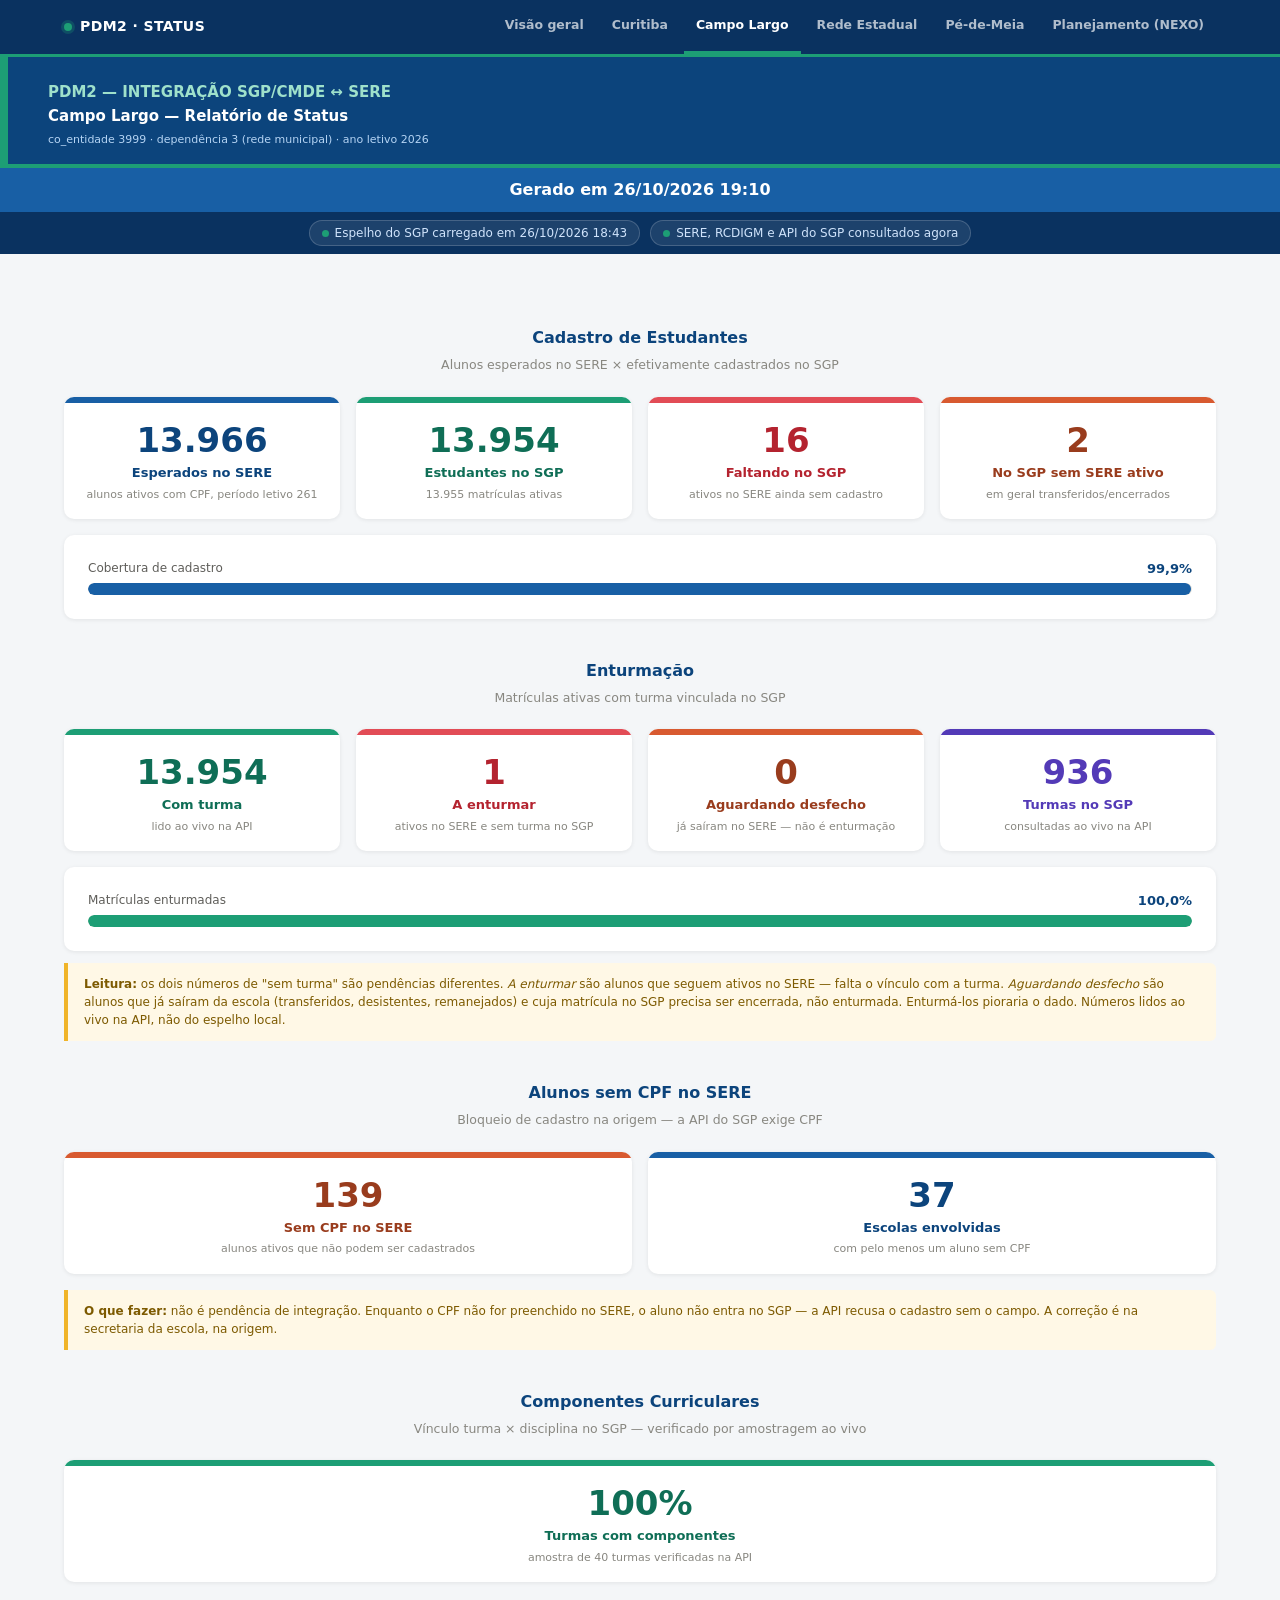
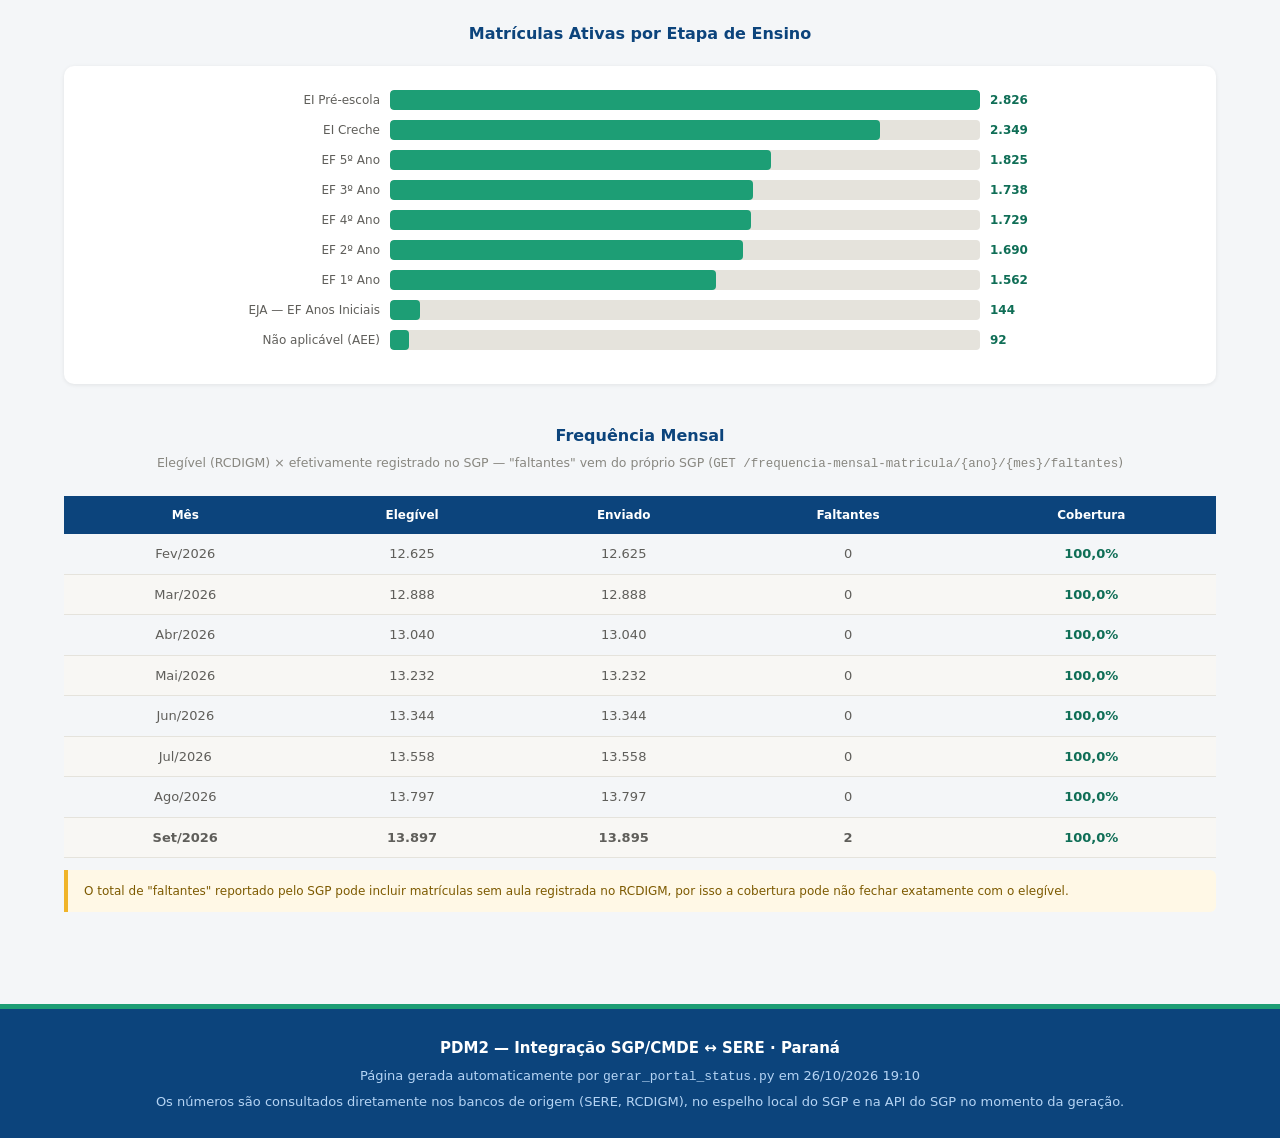
==== campolargo.html @ bfb464d8 "Atualiza portal de status (26/10/2026 19:11)" ====
<!DOCTYPE html>
<html lang="pt-BR">
<head>
<meta charset="UTF-8">
<meta name="viewport" content="width=device-width, initial-scale=1.0">
<title>PDM2 — Campo Largo — Status</title>
<link rel="stylesheet" href="pdm2-status.css">
</head>
<body>
<div class="topnav"><div class="topnav-inner">
  <a href="status.html" class="topnav-brand"><span class="dot"></span>PDM2 · STATUS</a>
  <div class="topnav-links"><a href="status.html">Visão geral</a><a href="curitiba.html">Curitiba</a><a href="campolargo.html" class="active">Campo Largo</a><a href="estadual.html">Rede Estadual</a><a href="pedemeia.html">Pé-de-Meia</a><a href="index.html">Planejamento (NEXO)</a></div>
</div></div>

<div class="header">
  <div class="header-top"><div class="header-titles">
    <h1>PDM2 — INTEGRAÇÃO SGP/CMDE ↔ SERE</h1>
    <h2>Campo Largo — Relatório de Status</h2>
    <p>co_entidade 3999 · dependência 3 (rede municipal) · ano letivo 2026</p>
  </div></div>
  <div class="header-bottom">Gerado em 26/10/2026 19:10</div>
</div>
<div class="fresh-bar">
  <span class="fresh-pill"><span class="lv"></span>Espelho do SGP carregado em 26/10/2026 18:43</span>
  <span class="fresh-pill"><span class="lv"></span>SERE, RCDIGM e API do SGP consultados agora</span>
</div>
<div class="container">
  <div class="section-title">Cadastro de Estudantes</div>
  <div class="section-sub">Alunos esperados no SERE × efetivamente cadastrados no SGP</div>
<div class="cards-4" style="display:grid;gap:16px;margin-bottom:16px;grid-template-columns:repeat(4,1fr)"><div class="card c-azul"><div class="card-bar"></div><div class="card-body"><div class="card-num">13.966</div><div class="card-label">Esperados no SERE</div><div class="card-sub">alunos ativos com CPF, período letivo 261</div></div></div><div class="card c-verde"><div class="card-bar"></div><div class="card-body"><div class="card-num">13.954</div><div class="card-label">Estudantes no SGP</div><div class="card-sub">13.955 matrículas ativas</div></div></div><div class="card c-vermelho"><div class="card-bar"></div><div class="card-body"><div class="card-num">16</div><div class="card-label">Faltando no SGP</div><div class="card-sub">ativos no SERE ainda sem cadastro</div></div></div><div class="card c-laranja"><div class="card-bar"></div><div class="card-body"><div class="card-num">2</div><div class="card-label">No SGP sem SERE ativo</div><div class="card-sub">em geral transferidos/encerrados</div></div></div></div><div class="chart-box" style="margin-top:8px"><div class="meter"><div class="meter-head"><span>Cobertura de cadastro</span><b>99,9%</b></div><div class="meter-track"><div class="meter-fill" style="width:99.9%;background:var(--azul2)"></div></div></div></div>
  <div class="section-title">Enturmação</div>
  <div class="section-sub">Matrículas ativas com turma vinculada no SGP</div>
<div class="cards-4" style="display:grid;gap:16px;margin-bottom:16px;grid-template-columns:repeat(4,1fr)"><div class="card c-verde"><div class="card-bar"></div><div class="card-body"><div class="card-num">13.954</div><div class="card-label">Com turma</div><div class="card-sub">lido ao vivo na API</div></div></div><div class="card c-vermelho"><div class="card-bar"></div><div class="card-body"><div class="card-num">1</div><div class="card-label">A enturmar</div><div class="card-sub">ativos no SERE e sem turma no SGP</div></div></div><div class="card c-laranja"><div class="card-bar"></div><div class="card-body"><div class="card-num">0</div><div class="card-label">Aguardando desfecho</div><div class="card-sub">já saíram no SERE — não é enturmação</div></div></div><div class="card c-roxo"><div class="card-bar"></div><div class="card-body"><div class="card-num">936</div><div class="card-label">Turmas no SGP</div><div class="card-sub">consultadas ao vivo na API</div></div></div></div><div class="chart-box" style="margin-top:8px"><div class="meter"><div class="meter-head"><span>Matrículas enturmadas</span><b>100,0%</b></div><div class="meter-track"><div class="meter-fill" style="width:100.0%;background:var(--verde2)"></div></div></div></div><div class="nota"><strong>Leitura:</strong> os dois números de "sem turma" são pendências diferentes. <em>A enturmar</em> são alunos que seguem ativos no SERE — falta o vínculo com a turma. <em>Aguardando desfecho</em> são alunos que já saíram da escola (transferidos, desistentes, remanejados) e cuja matrícula no SGP precisa ser encerrada, não enturmada. Enturmá-los pioraria o dado. Números lidos ao vivo na API, não do espelho local.</div>
  <div class="section-title">Alunos sem CPF no SERE</div>
  <div class="section-sub">Bloqueio de cadastro na origem — a API do SGP exige CPF</div>
<div class="cards-2" style="display:grid;gap:16px;margin-bottom:16px;grid-template-columns:repeat(2,1fr)"><div class="card c-laranja"><div class="card-bar"></div><div class="card-body"><div class="card-num">139</div><div class="card-label">Sem CPF no SERE</div><div class="card-sub">alunos ativos que não podem ser cadastrados</div></div></div><div class="card c-azul"><div class="card-bar"></div><div class="card-body"><div class="card-num">37</div><div class="card-label">Escolas envolvidas</div><div class="card-sub">com pelo menos um aluno sem CPF</div></div></div></div><div class="nota"><strong>O que fazer:</strong> não é pendência de integração. Enquanto o CPF não for preenchido no SERE, o aluno não entra no SGP — a API recusa o cadastro sem o campo. A correção é na secretaria da escola, na origem.</div>
  <div class="section-title">Componentes Curriculares</div>
  <div class="section-sub">Vínculo turma × disciplina no SGP — verificado por amostragem ao vivo</div>
<div class="cards-1" style="display:grid;gap:16px;margin-bottom:16px;grid-template-columns:repeat(1,1fr)"><div class="card c-verde"><div class="card-bar"></div><div class="card-body"><div class="card-num">100%</div><div class="card-label">Turmas com componentes</div><div class="card-sub">amostra de 40 turmas verificadas na API</div></div></div></div>
  <div class="section-title">Matrículas Ativas por Etapa de Ensino</div>
  <div class="chart-box"><div style="max-width:820px;margin:0 auto;"><div class="bar-row"><div class="bar-label">EI Pré-escola</div><div class="bar-track"><div class="bar-fill" style="width:100.0%;background:#1D9E75"></div></div><div class="bar-val" style="color:#0F6E56">2.826</div></div><div class="bar-row"><div class="bar-label">EI Creche</div><div class="bar-track"><div class="bar-fill" style="width:83.1%;background:#1D9E75"></div></div><div class="bar-val" style="color:#0F6E56">2.349</div></div><div class="bar-row"><div class="bar-label">EF 5º Ano</div><div class="bar-track"><div class="bar-fill" style="width:64.6%;background:#1D9E75"></div></div><div class="bar-val" style="color:#0F6E56">1.825</div></div><div class="bar-row"><div class="bar-label">EF 3º Ano</div><div class="bar-track"><div class="bar-fill" style="width:61.5%;background:#1D9E75"></div></div><div class="bar-val" style="color:#0F6E56">1.738</div></div><div class="bar-row"><div class="bar-label">EF 4º Ano</div><div class="bar-track"><div class="bar-fill" style="width:61.2%;background:#1D9E75"></div></div><div class="bar-val" style="color:#0F6E56">1.729</div></div><div class="bar-row"><div class="bar-label">EF 2º Ano</div><div class="bar-track"><div class="bar-fill" style="width:59.8%;background:#1D9E75"></div></div><div class="bar-val" style="color:#0F6E56">1.690</div></div><div class="bar-row"><div class="bar-label">EF 1º Ano</div><div class="bar-track"><div class="bar-fill" style="width:55.3%;background:#1D9E75"></div></div><div class="bar-val" style="color:#0F6E56">1.562</div></div><div class="bar-row"><div class="bar-label">EJA — EF Anos Iniciais</div><div class="bar-track"><div class="bar-fill" style="width:5.1%;background:#1D9E75"></div></div><div class="bar-val" style="color:#0F6E56">144</div></div><div class="bar-row"><div class="bar-label">Não aplicável (AEE)</div><div class="bar-track"><div class="bar-fill" style="width:3.3%;background:#1D9E75"></div></div><div class="bar-val" style="color:#0F6E56">92</div></div></div></div>

  <div class="section-title">Frequência Mensal</div>
  <div class="section-sub">Elegível (RCDIGM) × efetivamente registrado no SGP — "faltantes" vem do próprio SGP (<code>GET /frequencia-mensal-matricula/{ano}/{mes}/faltantes</code>)</div>
  <div class="table-scroll"><table class="freq-table">
    <thead><tr><th>Mês</th><th>Elegível</th><th>Enviado</th><th>Faltantes</th><th>Cobertura</th></tr></thead>
    <tbody><tr><td>Fev/2026</td><td>12.625</td><td>12.625</td><td>0</td><td class="pct-green">100,0%</td></tr><tr><td>Mar/2026</td><td>12.888</td><td>12.888</td><td>0</td><td class="pct-green">100,0%</td></tr><tr><td>Abr/2026</td><td>13.040</td><td>13.040</td><td>0</td><td class="pct-green">100,0%</td></tr><tr><td>Mai/2026</td><td>13.232</td><td>13.232</td><td>0</td><td class="pct-green">100,0%</td></tr><tr><td>Jun/2026</td><td>13.344</td><td>13.344</td><td>0</td><td class="pct-green">100,0%</td></tr><tr><td>Jul/2026</td><td>13.558</td><td>13.558</td><td>0</td><td class="pct-green">100,0%</td></tr><tr><td>Ago/2026</td><td>13.797</td><td>13.797</td><td>0</td><td class="pct-green">100,0%</td></tr><tr><td>Set/2026</td><td>13.897</td><td>13.895</td><td>2</td><td class="pct-green">100,0%</td></tr></tbody>
  </table></div>
  <div class="nota">O total de "faltantes" reportado pelo SGP pode incluir matrículas sem aula registrada no RCDIGM, por isso a cobertura pode não fechar exatamente com o elegível.</div>
</div>
<div class="footer">
  <h3>PDM2 — Integração SGP/CMDE ↔ SERE · Paraná</h3>
  <p>Página gerada automaticamente por <code>gerar_portal_status.py</code> em 26/10/2026 19:10</p>
  <p>Os números são consultados diretamente nos bancos de origem (SERE, RCDIGM), no espelho local do SGP e na API do SGP no momento da geração.</p>
</div>
</body></html>
---- pdm2-status.css ----
/* =====================================================================
   PDM2 — Portal de Status ao Vivo — sistema visual compartilhado
   Curitiba · Campo Largo · Rede Estadual · Visão geral
   ===================================================================== */
:root {
  --azul: #0C447C; --azul2: #185FA5; --azul3: #0A3260;
  --verde: #0F6E56; --verde2: #1D9E75;
  --roxo: #533AB7; --roxo2: #7F77DD;
  --laranja: #D85A30; --laran2: #993C1D;
  --vermelho: #B4232F; --vermelho2: #E24C56;
  --cinza: #5F5E5A; --cinza-clr: #888780; --fundo: #F4F6F8; --branco: #ffffff;
  --azul-cl: #E6F1FB; --verde-cl: #E1F5EE; --roxo-cl: #EEEDFE; --laran-cl: #FAECE7; --verm-cl: #FBEAEB;
  --borda: #E5E3DC;
}
* { box-sizing: border-box; margin: 0; padding: 0; }
body { font-family: 'Segoe UI', system-ui, -apple-system, Arial, sans-serif; background: var(--fundo); color: var(--cinza); line-height: 1.5; }

/* ---------- TOP NAV ---------- */
.topnav { background: var(--azul3); border-bottom: 3px solid var(--verde2); position: sticky; top: 0; z-index: 50; }
.topnav-inner { max-width: 1200px; margin: 0 auto; padding: 0 24px; display: flex; align-items: center; justify-content: space-between; flex-wrap: wrap; gap: 8px; }
.topnav-brand { color: #fff; font-weight: 800; font-size: 14px; letter-spacing: 0.4px; padding: 14px 0; display: flex; align-items: center; gap: 8px; text-decoration: none; }
.topnav-brand .dot { width: 8px; height: 8px; border-radius: 50%; background: var(--verde2); box-shadow: 0 0 0 3px rgba(29,158,117,0.25); }
.topnav-links { display: flex; gap: 4px; flex-wrap: wrap; }
.topnav-links a { color: rgba(255,255,255,0.68); text-decoration: none; font-size: 12.5px; font-weight: 600; padding: 16px 12px; border-bottom: 3px solid transparent; transition: all .15s; }
.topnav-links a:hover { color: #fff; }
.topnav-links a.active { color: #fff; border-bottom-color: var(--verde2); }

/* ---------- HEADER ---------- */
.header { background: var(--azul); color: white; padding: 0; }
.header-top { display: flex; align-items: center; padding: 24px 40px 16px; gap: 24px; border-left: 8px solid var(--verde2); flex-wrap: wrap; }
.inst-badges { display: flex; gap: 12px; flex-wrap: wrap; }
.badge { background: rgba(15,110,86,0.45); border-radius: 8px; padding: 10px 16px; text-align: center; min-width: 90px; }
.badge-title { font-size: 13px; font-weight: 700; color: white; }
.badge-sub { font-size: 10px; color: #9FE1CB; margin-top: 2px; }
.header-titles { flex: 1; min-width: 240px; }
.header-titles h1 { font-size: 15px; color: #9FE1CB; font-weight: 700; }
.header-titles h2 { font-size: 15px; color: white; font-weight: 700; margin-top: 2px; }
.header-titles p { font-size: 11px; color: #B5D4F4; margin-top: 4px; }
.header-bottom { background: var(--azul2); text-align: center; padding: 10px; font-size: 16px; font-weight: 700; color: white; border-top: 4px solid var(--verde2); }
.header-bottom span { font-size: 13px; font-weight: 400; color: #9FE1CB; margin-left: 12px; }

/* freshness pill */
.fresh-bar { display: flex; align-items: center; justify-content: center; gap: 10px; flex-wrap: wrap; background: #0A3260; color: #cfe3fb; font-size: 12px; padding: 8px 16px; }
.fresh-pill { display: inline-flex; align-items: center; gap: 6px; background: rgba(255,255,255,0.08); border: 1px solid rgba(255,255,255,0.18); border-radius: 20px; padding: 3px 12px; }
.fresh-pill .lv { width: 7px; height: 7px; border-radius: 50%; background: var(--verde2); }
.fresh-pill .st { width: 7px; height: 7px; border-radius: 50%; background: #f0b429; }

/* ---------- CONTAINER ---------- */
.container { max-width: 1200px; margin: 0 auto; padding: 32px 24px; }
.section-title { font-size: 16px; font-weight: 700; color: var(--azul); text-align: center; margin: 40px 0 20px; }
.section-sub { font-size: 12.5px; color: var(--cinza-clr); text-align: center; margin: -14px 0 22px; }

/* ---------- CARDS ---------- */
.cards { display: grid; grid-template-columns: repeat(4, 1fr); gap: 16px; margin-bottom: 16px; }
.cards-3 { grid-template-columns: repeat(3, 1fr); }
.cards-5 { grid-template-columns: repeat(5, 1fr); }
.card { background: white; border-radius: 10px; padding: 0; overflow: hidden; box-shadow: 0 1px 4px rgba(0,0,0,0.08); }
.card-bar { height: 6px; }
.card-body { padding: 20px 16px 16px; text-align: center; }
.card-num { font-size: 34px; font-weight: 700; line-height: 1; }
.card-label { font-size: 13px; font-weight: 700; margin-top: 6px; }
.card-sub { font-size: 11px; color: #888780; margin-top: 4px; }
.c-azul .card-bar { background: var(--azul2); } .c-azul .card-num, .c-azul .card-label { color: var(--azul); }
.c-verde .card-bar { background: var(--verde2); } .c-verde .card-num, .c-verde .card-label { color: var(--verde); }
.c-roxo .card-bar { background: var(--roxo); } .c-roxo .card-num, .c-roxo .card-label { color: var(--roxo); }
.c-laranja .card-bar { background: var(--laranja); } .c-laranja .card-num, .c-laranja .card-label { color: var(--laran2); }
.c-vermelho .card-bar { background: var(--vermelho2); } .c-vermelho .card-num, .c-vermelho .card-label { color: var(--vermelho); }

/* ---------- CHARTS ---------- */
.charts-row { display: grid; grid-template-columns: 1fr 1fr; gap: 24px; margin: 24px 0; }
.chart-box { background: white; border-radius: 10px; padding: 24px; box-shadow: 0 1px 4px rgba(0,0,0,0.08); }
.chart-box h3 { font-size: 14px; font-weight: 700; color: var(--azul); margin-bottom: 16px; }
.chart-box.full { grid-column: 1/-1; }

/* ---------- TABLES ---------- */
.freq-table { width: 100%; border-collapse: collapse; font-size: 13px; }
.freq-table th { background: var(--azul); color: white; padding: 10px 14px; text-align: center; font-size: 12px; }
.freq-table td { padding: 10px 14px; text-align: center; border-bottom: 1px solid var(--borda); }
.freq-table tr:last-child td { font-weight: 700; background: #EEF4FB; }
.freq-table tr:nth-child(even) td { background: #F8F7F4; }
.pct-green { color: var(--verde); font-weight: 700; }
.pct-orange { color: var(--laranja); font-weight: 700; }
.pct-red { color: var(--vermelho); font-weight: 700; }
.table-scroll { width: 100%; overflow-x: auto; }

/* ---------- BAR HORIZONTAL / METER ---------- */
.bar-row { display: flex; align-items: center; gap: 10px; margin-bottom: 10px; }
.bar-label { width: 150px; font-size: 12px; text-align: right; color: var(--cinza); flex-shrink: 0; }
.bar-track { flex: 1; background: #E5E3DC; border-radius: 4px; height: 20px; overflow: hidden; }
.bar-fill { height: 100%; border-radius: 4px; transition: width 0.8s ease; }
.bar-val { width: 60px; font-size: 12px; font-weight: 700; flex-shrink: 0; }

.meter { display: flex; flex-direction: column; gap: 4px; }
.meter-head { display: flex; justify-content: space-between; font-size: 12px; color: var(--cinza); }
.meter-head b { color: var(--azul); font-size: 13px; }
.meter-track { background: #E5E3DC; border-radius: 6px; height: 12px; overflow: hidden; }
.meter-fill { height: 100%; border-radius: 6px; }

/* ---------- MODULOS ---------- */
.modulos { display: grid; grid-template-columns: repeat(3, 1fr); gap: 16px; margin: 24px 0; }
.modulo { background: white; border-radius: 10px; overflow: hidden; box-shadow: 0 1px 4px rgba(0,0,0,0.08); }
.mod-header { padding: 10px 16px; display: flex; justify-content: space-between; align-items: center; gap: 8px; }
.mod-header h4 { font-size: 13px; font-weight: 700; color: white; }
.mod-header span { font-size: 12px; color: white; opacity: 0.9; white-space: nowrap; }
.mod-body { padding: 12px 16px; font-size: 12px; color: var(--cinza); line-height: 1.6; }

/* ---------- FLUXO ---------- */
.fluxo { display: flex; align-items: center; justify-content: center; gap: 0; margin: 24px 0; flex-wrap: wrap; }
.fluxo-step { background: white; border-radius: 8px; padding: 14px 18px; text-align: center; min-width: 130px; box-shadow: 0 1px 4px rgba(0,0,0,0.08); border-top: 4px solid var(--azul2); }
.fluxo-step.verde { border-top-color: var(--verde2); }
.fluxo-step.roxo  { border-top-color: var(--roxo); }
.fluxo-step.laranja { border-top-color: var(--laranja); }
.fluxo-num { font-size: 22px; font-weight: 700; color: var(--azul); }
.fluxo-label { font-size: 11px; font-weight: 700; color: var(--azul); margin-top: 2px; }
.fluxo-sub { font-size: 10px; color: #888780; margin-top: 3px; }
.fluxo-arrow { font-size: 22px; color: #D3D1C7; padding: 0 6px; }

/* ---------- SISTEMAS ---------- */
.sistemas { display: grid; grid-template-columns: repeat(2, 1fr); gap: 20px; margin: 24px 0; }
.sistema { background: white; border-radius: 10px; overflow: hidden; box-shadow: 0 1px 4px rgba(0,0,0,0.08); }
.sis-header { padding: 12px 20px; color: white; font-weight: 700; font-size: 15px; }
.sis-body { padding: 16px 20px; font-size: 13px; line-height: 1.7; color: var(--cinza); }
.sis-body strong { color: var(--azul); }

/* ---------- API BOX ---------- */
.api-box { background: var(--azul); color: white; border-radius: 10px; padding: 20px 28px; text-align: center; margin: 20px 0; }
.api-box h3 { font-size: 18px; font-weight: 700; color: white; }
.api-box p { font-size: 13px; color: #B5D4F4; margin-top: 6px; }
.api-box code { background: rgba(255,255,255,0.15); padding: 2px 8px; border-radius: 4px; font-size: 12px; color: #9FE1CB; }

/* ---------- NOTAS / ALERTAS ---------- */
.nota { background: #FFF8E6; border-left: 4px solid #F0B429; padding: 12px 16px; border-radius: 0 6px 6px 0; font-size: 12px; color: #7D5A00; margin: 12px 0; }
.nota-erro { background: var(--verm-cl); border-left: 4px solid var(--vermelho2); color: #7A1620; }
.nota-ok { background: var(--verde-cl); border-left: 4px solid var(--verde2); color: #0A4F3C; }

/* ---------- STATUS PILL ---------- */
.status-pill { display: inline-block; border-radius: 20px; padding: 3px 12px; font-size: 11px; font-weight: 700; }
.sp-ok { background: var(--verde-cl); color: var(--verde); }
.sp-warn { background: #FFF3D6; color: #8A5D00; }
.sp-erro { background: var(--verm-cl); color: var(--vermelho); }
.sp-off { background: #ECEBE6; color: #6b6a63; }

/* ---------- PENDENCIAS ---------- */
.pend-list { display: flex; flex-direction: column; gap: 10px; }
.pend-item { display: flex; align-items: flex-start; gap: 12px; background: white; border-radius: 10px; padding: 14px 18px; box-shadow: 0 1px 4px rgba(0,0,0,0.08); border-left: 4px solid var(--laranja); }
.pend-item.grave { border-left-color: var(--vermelho2); }
.pend-item.leve { border-left-color: var(--azul2); }
.pend-num { font-size: 20px; font-weight: 800; color: var(--laran2); min-width: 64px; text-align: center; }
.pend-item.grave .pend-num { color: var(--vermelho); }
.pend-item.leve .pend-num { color: var(--azul); }
.pend-body h4 { font-size: 13px; font-weight: 700; color: var(--azul); margin-bottom: 3px; }
.pend-body p { font-size: 12px; color: var(--cinza); line-height: 1.55; }

/* ---------- COMPARATIVO (status.html) ---------- */
.rede-grid { display: grid; grid-template-columns: repeat(3, 1fr); gap: 20px; margin: 24px 0; }
.rede-card { background: white; border-radius: 12px; overflow: hidden; box-shadow: 0 1px 6px rgba(0,0,0,0.10); display: flex; flex-direction: column; }
.rede-head { padding: 18px 22px; color: white; }
.rede-head h3 { font-size: 17px; font-weight: 800; }
.rede-head p { font-size: 11.5px; opacity: .85; margin-top: 3px; }
.rede-body { padding: 18px 22px; display: flex; flex-direction: column; gap: 14px; flex: 1; }
.rede-metric { display: flex; flex-direction: column; gap: 3px; }
.rede-foot { padding: 14px 22px; border-top: 1px solid var(--borda); text-align: center; }
.rede-foot a { display: inline-block; color: white; background: var(--azul2); text-decoration: none; font-size: 12.5px; font-weight: 700; padding: 9px 22px; border-radius: 20px; transition: background .15s; }
.rede-foot a:hover { background: var(--azul3); }
.re-curitiba .rede-head { background: linear-gradient(135deg,var(--azul3),var(--azul2)); }
.re-campolargo .rede-head { background: linear-gradient(135deg,#0F6E56,#1D9E75); }
.re-estadual .rede-head { background: linear-gradient(135deg,#4c2f96,var(--roxo)); }

/* mini comparison table */
.cmp-table { width: 100%; border-collapse: collapse; font-size: 13px; background: white; border-radius: 10px; overflow: hidden; box-shadow: 0 1px 4px rgba(0,0,0,0.08); }
.cmp-table th { background: var(--azul); color: #fff; padding: 12px 14px; font-size: 11.5px; text-transform: uppercase; letter-spacing: .3px; }
.cmp-table td { padding: 12px 14px; text-align: center; border-bottom: 1px solid var(--borda); }
.cmp-table td:first-child, .cmp-table th:first-child { text-align: left; font-weight: 700; color: var(--azul); }
.cmp-table tr:nth-child(even) td { background: #FAFAF7; }

/* ---------- FOOTER ---------- */
.footer { background: var(--azul); color: white; text-align: center; padding: 28px 20px; margin-top: 48px; border-top: 5px solid var(--verde2); }
.footer p { font-size: 13px; color: #B5D4F4; margin-top: 6px; }
.footer h3 { font-size: 15px; font-weight: 700; }
.footer .footer-links { margin-top: 14px; display: flex; gap: 18px; justify-content: center; flex-wrap: wrap; }
.footer .footer-links a { color: #9FE1CB; font-size: 12px; text-decoration: none; font-weight: 600; }
.footer .footer-links a:hover { text-decoration: underline; }

.tooltip { position: relative; cursor: help; border-bottom: 1px dashed #888780; }

@media (max-width: 900px) {
  .rede-grid { grid-template-columns: 1fr; }
}
@media (max-width: 768px) {
  .cards, .cards-3, .cards-5 { grid-template-columns: repeat(2, 1fr); }
  .charts-row, .modulos, .sistemas { grid-template-columns: 1fr; }
  .fluxo-arrow { display: none; }
  .section-title::before, .section-title::after { display: none; }
  .topnav-links { justify-content: center; width: 100%; }
  .topnav-brand { width: 100%; justify-content: center; }
}
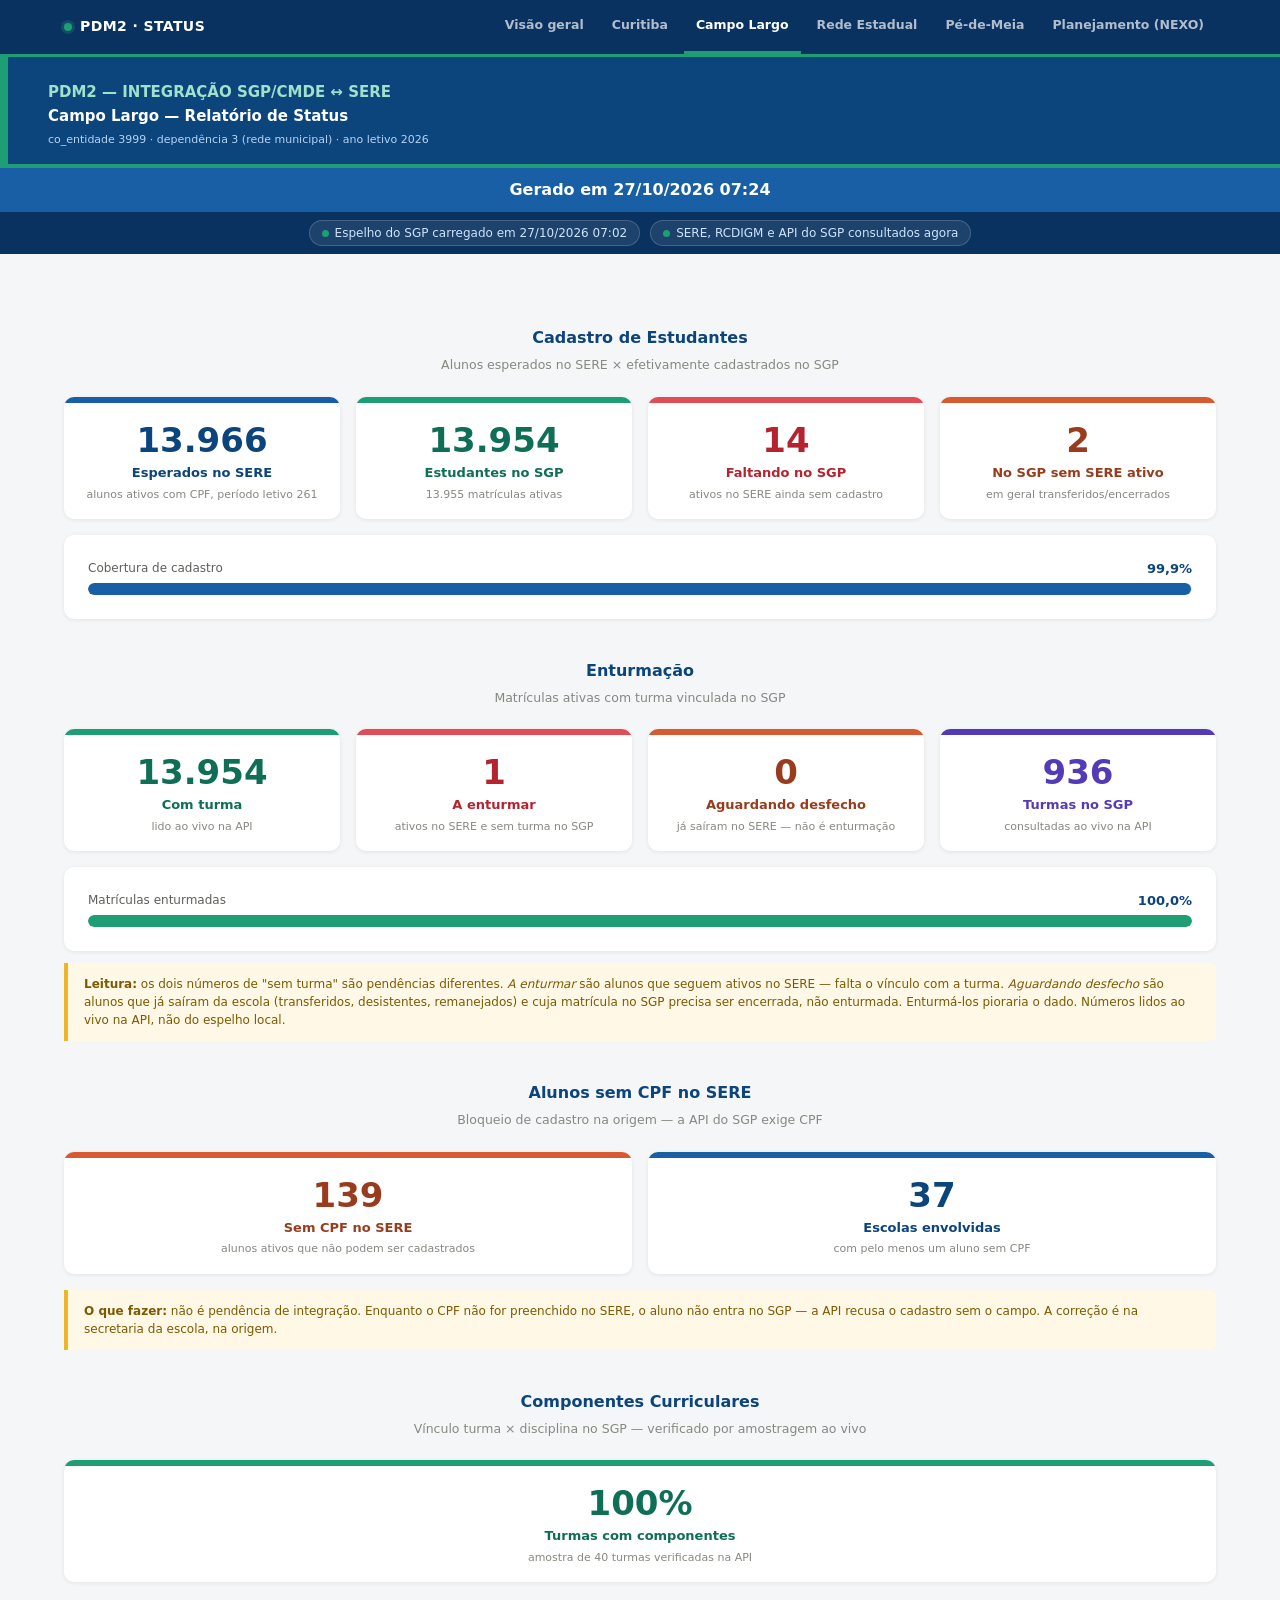
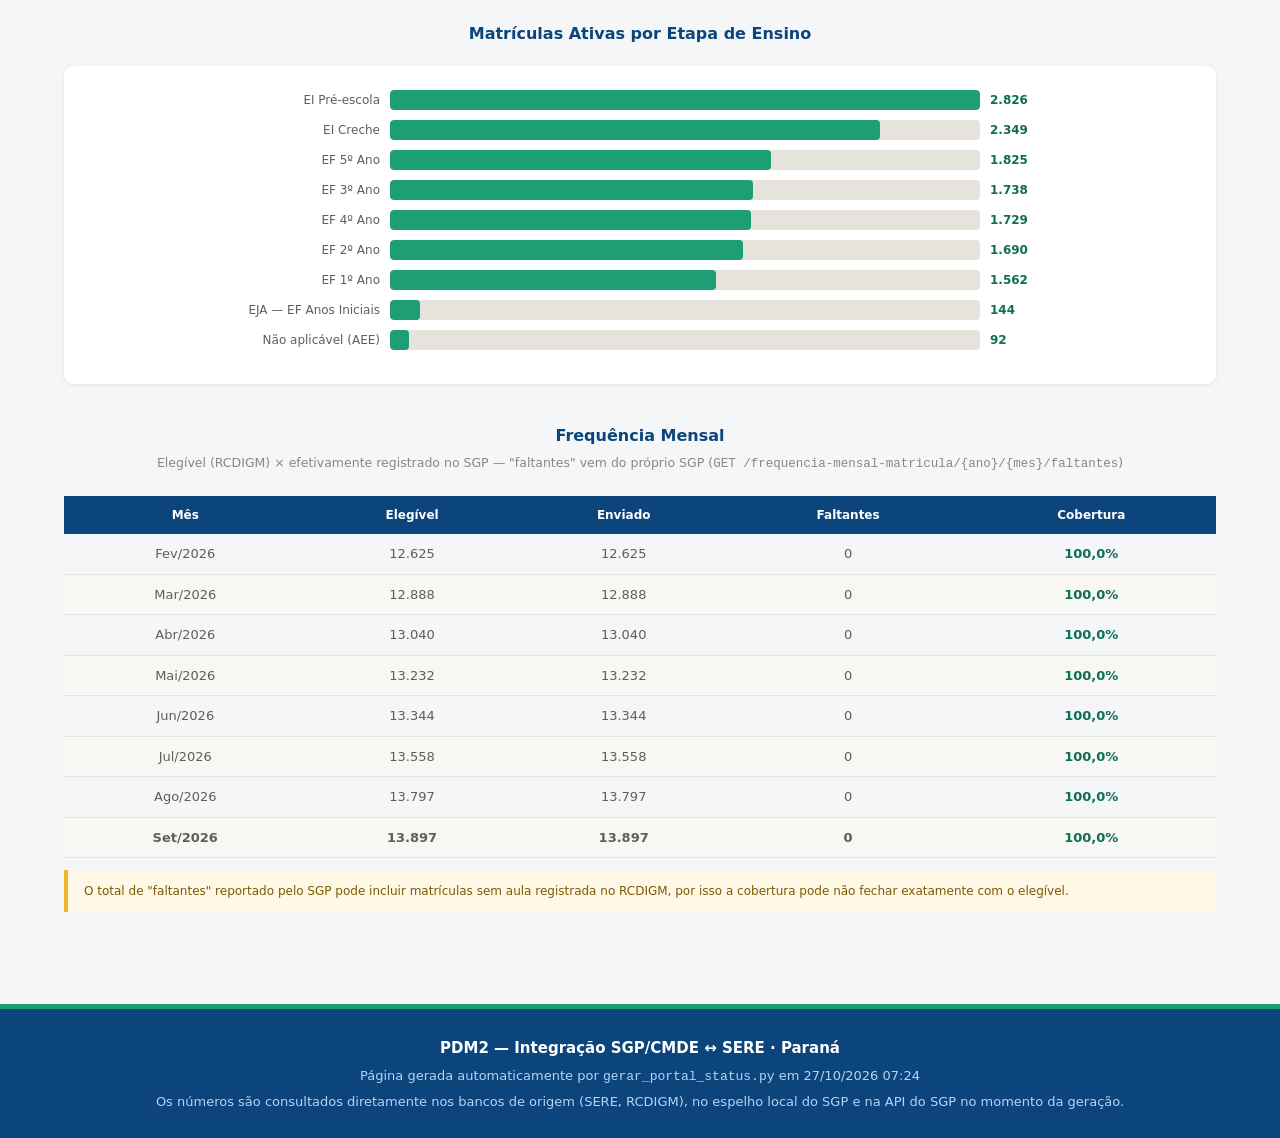
==== commit 3d366f72: "Atualiza portal de status (27/10/2026 07:24)" ====
--- a/campolargo.html
+++ b/campolargo.html
@@ -18,16 +18,16 @@
     <h2>Campo Largo — Relatório de Status</h2>
     <p>co_entidade 3999 · dependência 3 (rede municipal) · ano letivo 2026</p>
   </div></div>
-  <div class="header-bottom">Gerado em 26/10/2026 19:10</div>
+  <div class="header-bottom">Gerado em 27/10/2026 07:24</div>
 </div>
 <div class="fresh-bar">
-  <span class="fresh-pill"><span class="lv"></span>Espelho do SGP carregado em 26/10/2026 18:43</span>
+  <span class="fresh-pill"><span class="lv"></span>Espelho do SGP carregado em 27/10/2026 07:02</span>
   <span class="fresh-pill"><span class="lv"></span>SERE, RCDIGM e API do SGP consultados agora</span>
 </div>
 <div class="container">
   <div class="section-title">Cadastro de Estudantes</div>
   <div class="section-sub">Alunos esperados no SERE × efetivamente cadastrados no SGP</div>
-<div class="cards-4" style="display:grid;gap:16px;margin-bottom:16px;grid-template-columns:repeat(4,1fr)"><div class="card c-azul"><div class="card-bar"></div><div class="card-body"><div class="card-num">13.966</div><div class="card-label">Esperados no SERE</div><div class="card-sub">alunos ativos com CPF, período letivo 261</div></div></div><div class="card c-verde"><div class="card-bar"></div><div class="card-body"><div class="card-num">13.954</div><div class="card-label">Estudantes no SGP</div><div class="card-sub">13.955 matrículas ativas</div></div></div><div class="card c-vermelho"><div class="card-bar"></div><div class="card-body"><div class="card-num">16</div><div class="card-label">Faltando no SGP</div><div class="card-sub">ativos no SERE ainda sem cadastro</div></div></div><div class="card c-laranja"><div class="card-bar"></div><div class="card-body"><div class="card-num">2</div><div class="card-label">No SGP sem SERE ativo</div><div class="card-sub">em geral transferidos/encerrados</div></div></div></div><div class="chart-box" style="margin-top:8px"><div class="meter"><div class="meter-head"><span>Cobertura de cadastro</span><b>99,9%</b></div><div class="meter-track"><div class="meter-fill" style="width:99.9%;background:var(--azul2)"></div></div></div></div>
+<div class="cards-4" style="display:grid;gap:16px;margin-bottom:16px;grid-template-columns:repeat(4,1fr)"><div class="card c-azul"><div class="card-bar"></div><div class="card-body"><div class="card-num">13.966</div><div class="card-label">Esperados no SERE</div><div class="card-sub">alunos ativos com CPF, período letivo 261</div></div></div><div class="card c-verde"><div class="card-bar"></div><div class="card-body"><div class="card-num">13.954</div><div class="card-label">Estudantes no SGP</div><div class="card-sub">13.955 matrículas ativas</div></div></div><div class="card c-vermelho"><div class="card-bar"></div><div class="card-body"><div class="card-num">14</div><div class="card-label">Faltando no SGP</div><div class="card-sub">ativos no SERE ainda sem cadastro</div></div></div><div class="card c-laranja"><div class="card-bar"></div><div class="card-body"><div class="card-num">2</div><div class="card-label">No SGP sem SERE ativo</div><div class="card-sub">em geral transferidos/encerrados</div></div></div></div><div class="chart-box" style="margin-top:8px"><div class="meter"><div class="meter-head"><span>Cobertura de cadastro</span><b>99,9%</b></div><div class="meter-track"><div class="meter-fill" style="width:99.9%;background:var(--azul2)"></div></div></div></div>
   <div class="section-title">Enturmação</div>
   <div class="section-sub">Matrículas ativas com turma vinculada no SGP</div>
 <div class="cards-4" style="display:grid;gap:16px;margin-bottom:16px;grid-template-columns:repeat(4,1fr)"><div class="card c-verde"><div class="card-bar"></div><div class="card-body"><div class="card-num">13.954</div><div class="card-label">Com turma</div><div class="card-sub">lido ao vivo na API</div></div></div><div class="card c-vermelho"><div class="card-bar"></div><div class="card-body"><div class="card-num">1</div><div class="card-label">A enturmar</div><div class="card-sub">ativos no SERE e sem turma no SGP</div></div></div><div class="card c-laranja"><div class="card-bar"></div><div class="card-body"><div class="card-num">0</div><div class="card-label">Aguardando desfecho</div><div class="card-sub">já saíram no SERE — não é enturmação</div></div></div><div class="card c-roxo"><div class="card-bar"></div><div class="card-body"><div class="card-num">936</div><div class="card-label">Turmas no SGP</div><div class="card-sub">consultadas ao vivo na API</div></div></div></div><div class="chart-box" style="margin-top:8px"><div class="meter"><div class="meter-head"><span>Matrículas enturmadas</span><b>100,0%</b></div><div class="meter-track"><div class="meter-fill" style="width:100.0%;background:var(--verde2)"></div></div></div></div><div class="nota"><strong>Leitura:</strong> os dois números de "sem turma" são pendências diferentes. <em>A enturmar</em> são alunos que seguem ativos no SERE — falta o vínculo com a turma. <em>Aguardando desfecho</em> são alunos que já saíram da escola (transferidos, desistentes, remanejados) e cuja matrícula no SGP precisa ser encerrada, não enturmada. Enturmá-los pioraria o dado. Números lidos ao vivo na API, não do espelho local.</div>
@@ -44,13 +44,13 @@
   <div class="section-sub">Elegível (RCDIGM) × efetivamente registrado no SGP — "faltantes" vem do próprio SGP (<code>GET /frequencia-mensal-matricula/{ano}/{mes}/faltantes</code>)</div>
   <div class="table-scroll"><table class="freq-table">
     <thead><tr><th>Mês</th><th>Elegível</th><th>Enviado</th><th>Faltantes</th><th>Cobertura</th></tr></thead>
-    <tbody><tr><td>Fev/2026</td><td>12.625</td><td>12.625</td><td>0</td><td class="pct-green">100,0%</td></tr><tr><td>Mar/2026</td><td>12.888</td><td>12.888</td><td>0</td><td class="pct-green">100,0%</td></tr><tr><td>Abr/2026</td><td>13.040</td><td>13.040</td><td>0</td><td class="pct-green">100,0%</td></tr><tr><td>Mai/2026</td><td>13.232</td><td>13.232</td><td>0</td><td class="pct-green">100,0%</td></tr><tr><td>Jun/2026</td><td>13.344</td><td>13.344</td><td>0</td><td class="pct-green">100,0%</td></tr><tr><td>Jul/2026</td><td>13.558</td><td>13.558</td><td>0</td><td class="pct-green">100,0%</td></tr><tr><td>Ago/2026</td><td>13.797</td><td>13.797</td><td>0</td><td class="pct-green">100,0%</td></tr><tr><td>Set/2026</td><td>13.897</td><td>13.895</td><td>2</td><td class="pct-green">100,0%</td></tr></tbody>
+    <tbody><tr><td>Fev/2026</td><td>12.625</td><td>12.625</td><td>0</td><td class="pct-green">100,0%</td></tr><tr><td>Mar/2026</td><td>12.888</td><td>12.888</td><td>0</td><td class="pct-green">100,0%</td></tr><tr><td>Abr/2026</td><td>13.040</td><td>13.040</td><td>0</td><td class="pct-green">100,0%</td></tr><tr><td>Mai/2026</td><td>13.232</td><td>13.232</td><td>0</td><td class="pct-green">100,0%</td></tr><tr><td>Jun/2026</td><td>13.344</td><td>13.344</td><td>0</td><td class="pct-green">100,0%</td></tr><tr><td>Jul/2026</td><td>13.558</td><td>13.558</td><td>0</td><td class="pct-green">100,0%</td></tr><tr><td>Ago/2026</td><td>13.797</td><td>13.797</td><td>0</td><td class="pct-green">100,0%</td></tr><tr><td>Set/2026</td><td>13.897</td><td>13.897</td><td>0</td><td class="pct-green">100,0%</td></tr></tbody>
   </table></div>
   <div class="nota">O total de "faltantes" reportado pelo SGP pode incluir matrículas sem aula registrada no RCDIGM, por isso a cobertura pode não fechar exatamente com o elegível.</div>
 </div>
 <div class="footer">
   <h3>PDM2 — Integração SGP/CMDE ↔ SERE · Paraná</h3>
-  <p>Página gerada automaticamente por <code>gerar_portal_status.py</code> em 26/10/2026 19:10</p>
+  <p>Página gerada automaticamente por <code>gerar_portal_status.py</code> em 27/10/2026 07:24</p>
   <p>Os números são consultados diretamente nos bancos de origem (SERE, RCDIGM), no espelho local do SGP e na API do SGP no momento da geração.</p>
 </div>
 </body></html>
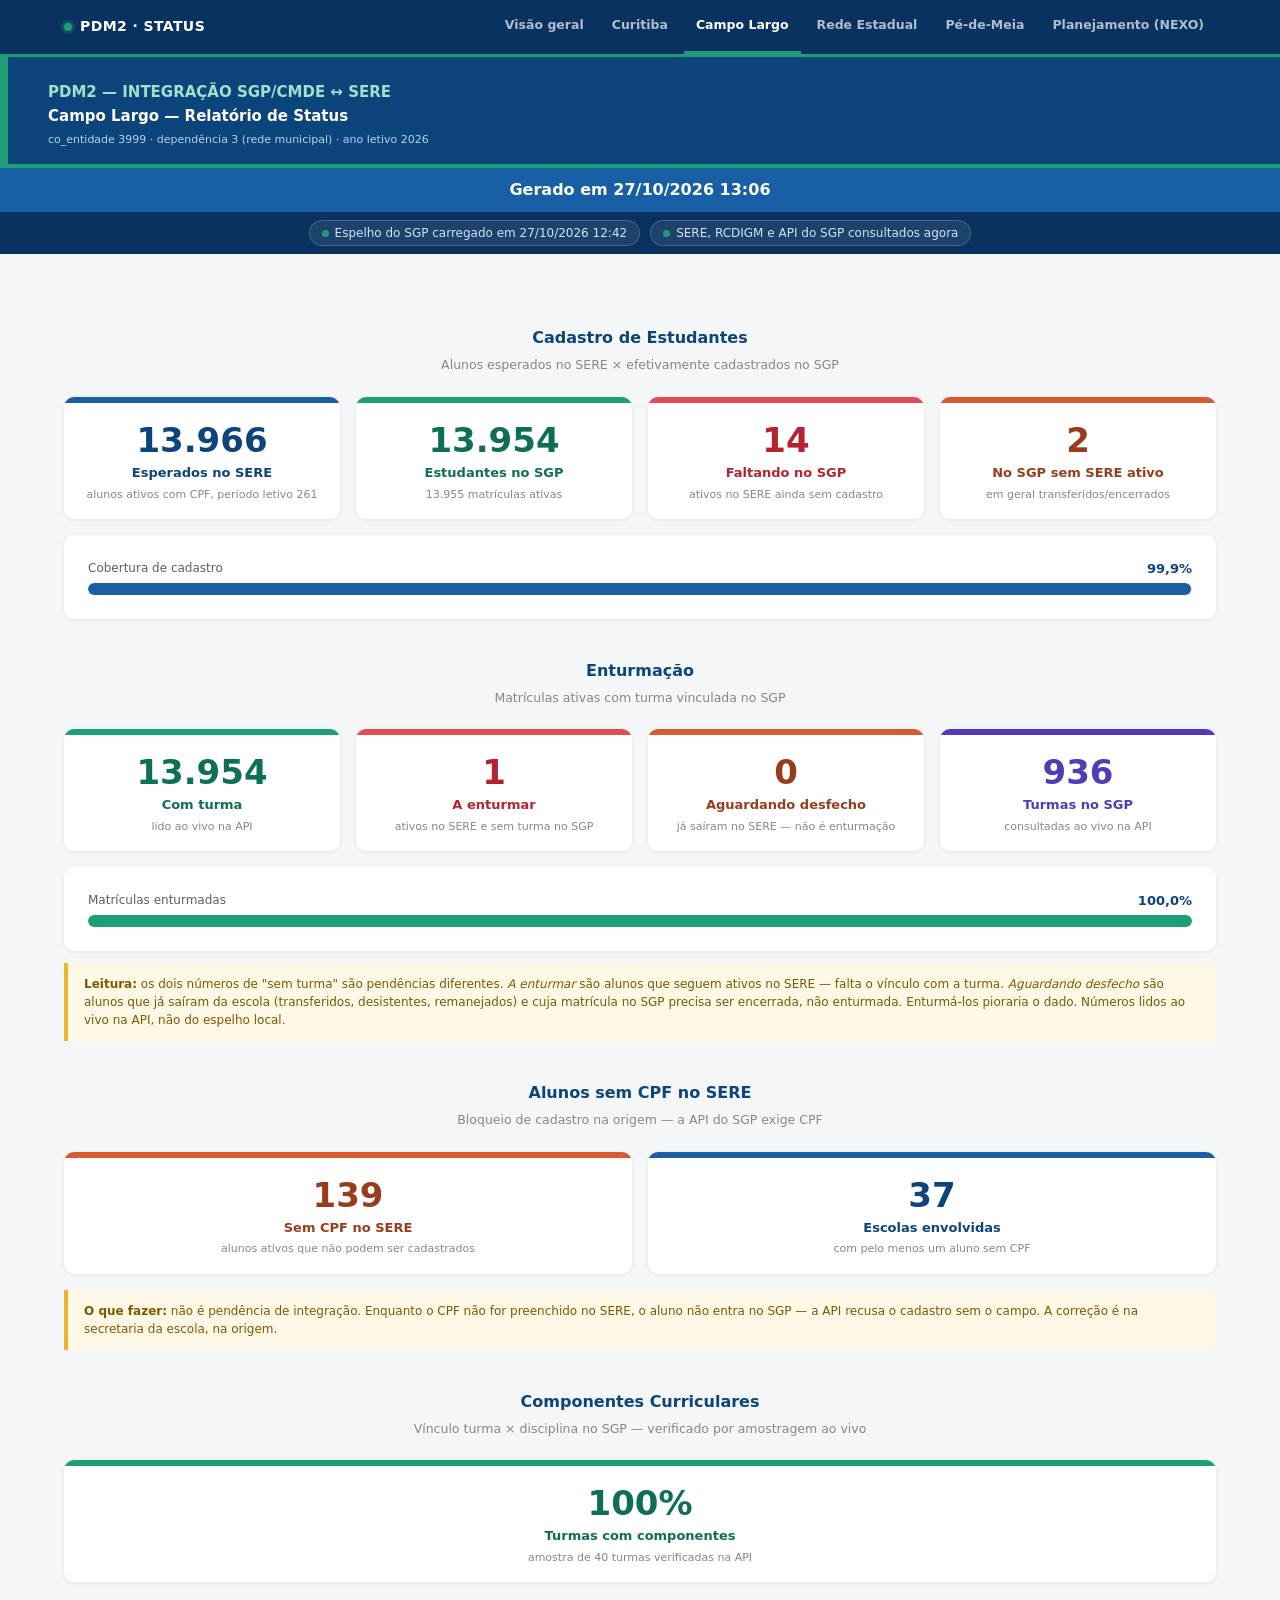
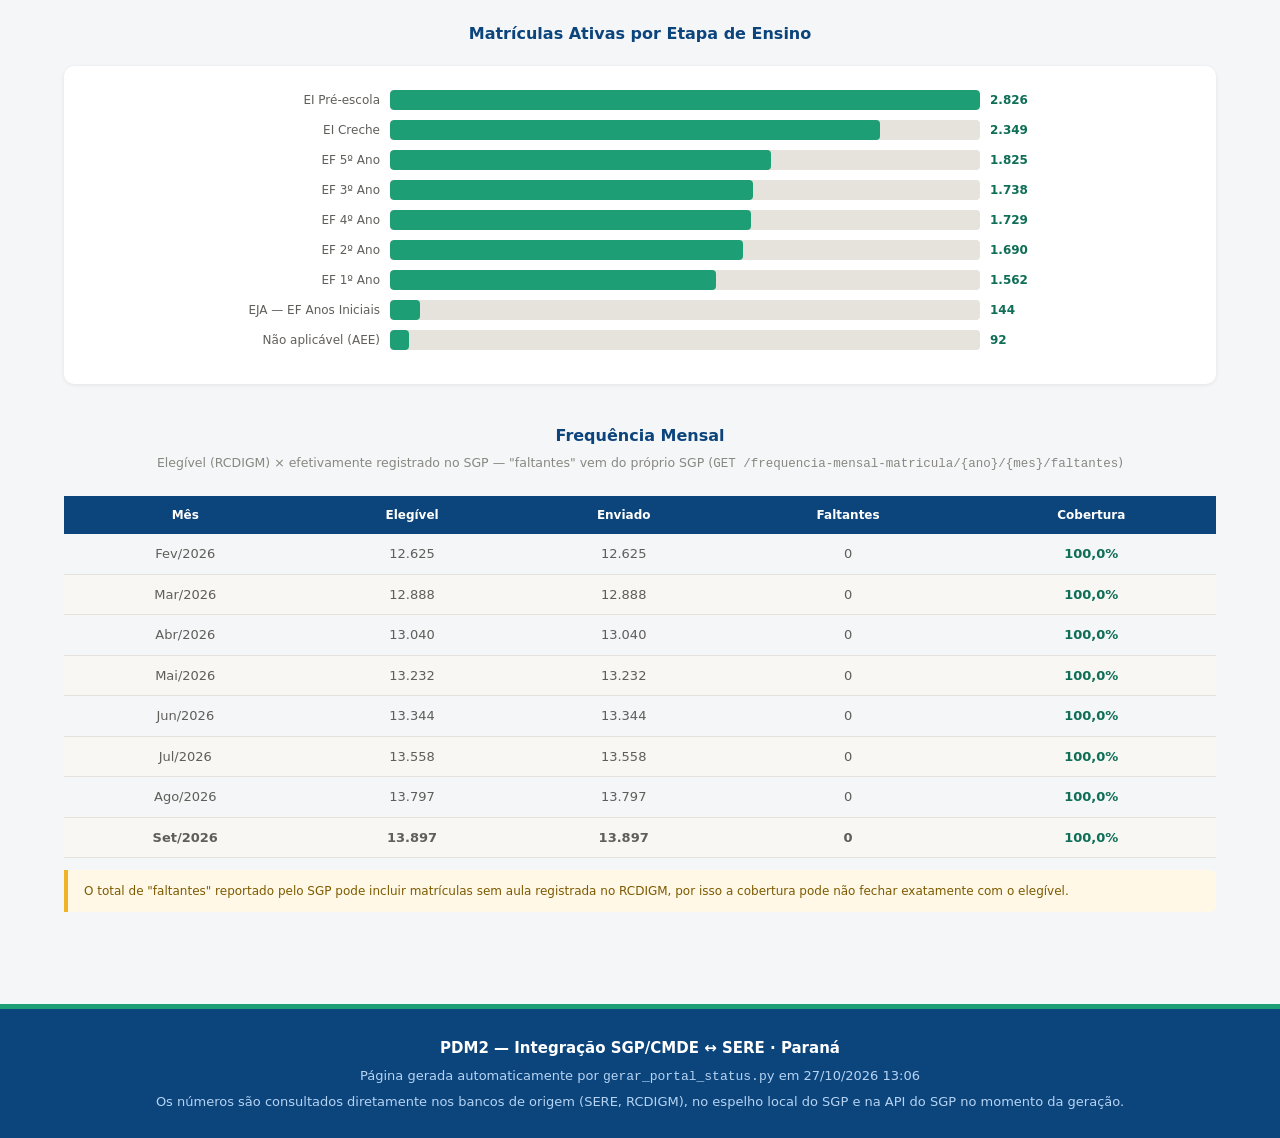
==== commit c82ec1f0: "Atualiza portal de status (27/10/2026 13:06)" ====
--- a/campolargo.html
+++ b/campolargo.html
@@ -18,10 +18,10 @@
     <h2>Campo Largo — Relatório de Status</h2>
     <p>co_entidade 3999 · dependência 3 (rede municipal) · ano letivo 2026</p>
   </div></div>
-  <div class="header-bottom">Gerado em 27/10/2026 07:24</div>
+  <div class="header-bottom">Gerado em 27/10/2026 13:06</div>
 </div>
 <div class="fresh-bar">
-  <span class="fresh-pill"><span class="lv"></span>Espelho do SGP carregado em 27/10/2026 07:02</span>
+  <span class="fresh-pill"><span class="lv"></span>Espelho do SGP carregado em 27/10/2026 12:42</span>
   <span class="fresh-pill"><span class="lv"></span>SERE, RCDIGM e API do SGP consultados agora</span>
 </div>
 <div class="container">
@@ -50,7 +50,7 @@
 </div>
 <div class="footer">
   <h3>PDM2 — Integração SGP/CMDE ↔ SERE · Paraná</h3>
-  <p>Página gerada automaticamente por <code>gerar_portal_status.py</code> em 27/10/2026 07:24</p>
+  <p>Página gerada automaticamente por <code>gerar_portal_status.py</code> em 27/10/2026 13:06</p>
   <p>Os números são consultados diretamente nos bancos de origem (SERE, RCDIGM), no espelho local do SGP e na API do SGP no momento da geração.</p>
 </div>
 </body></html>
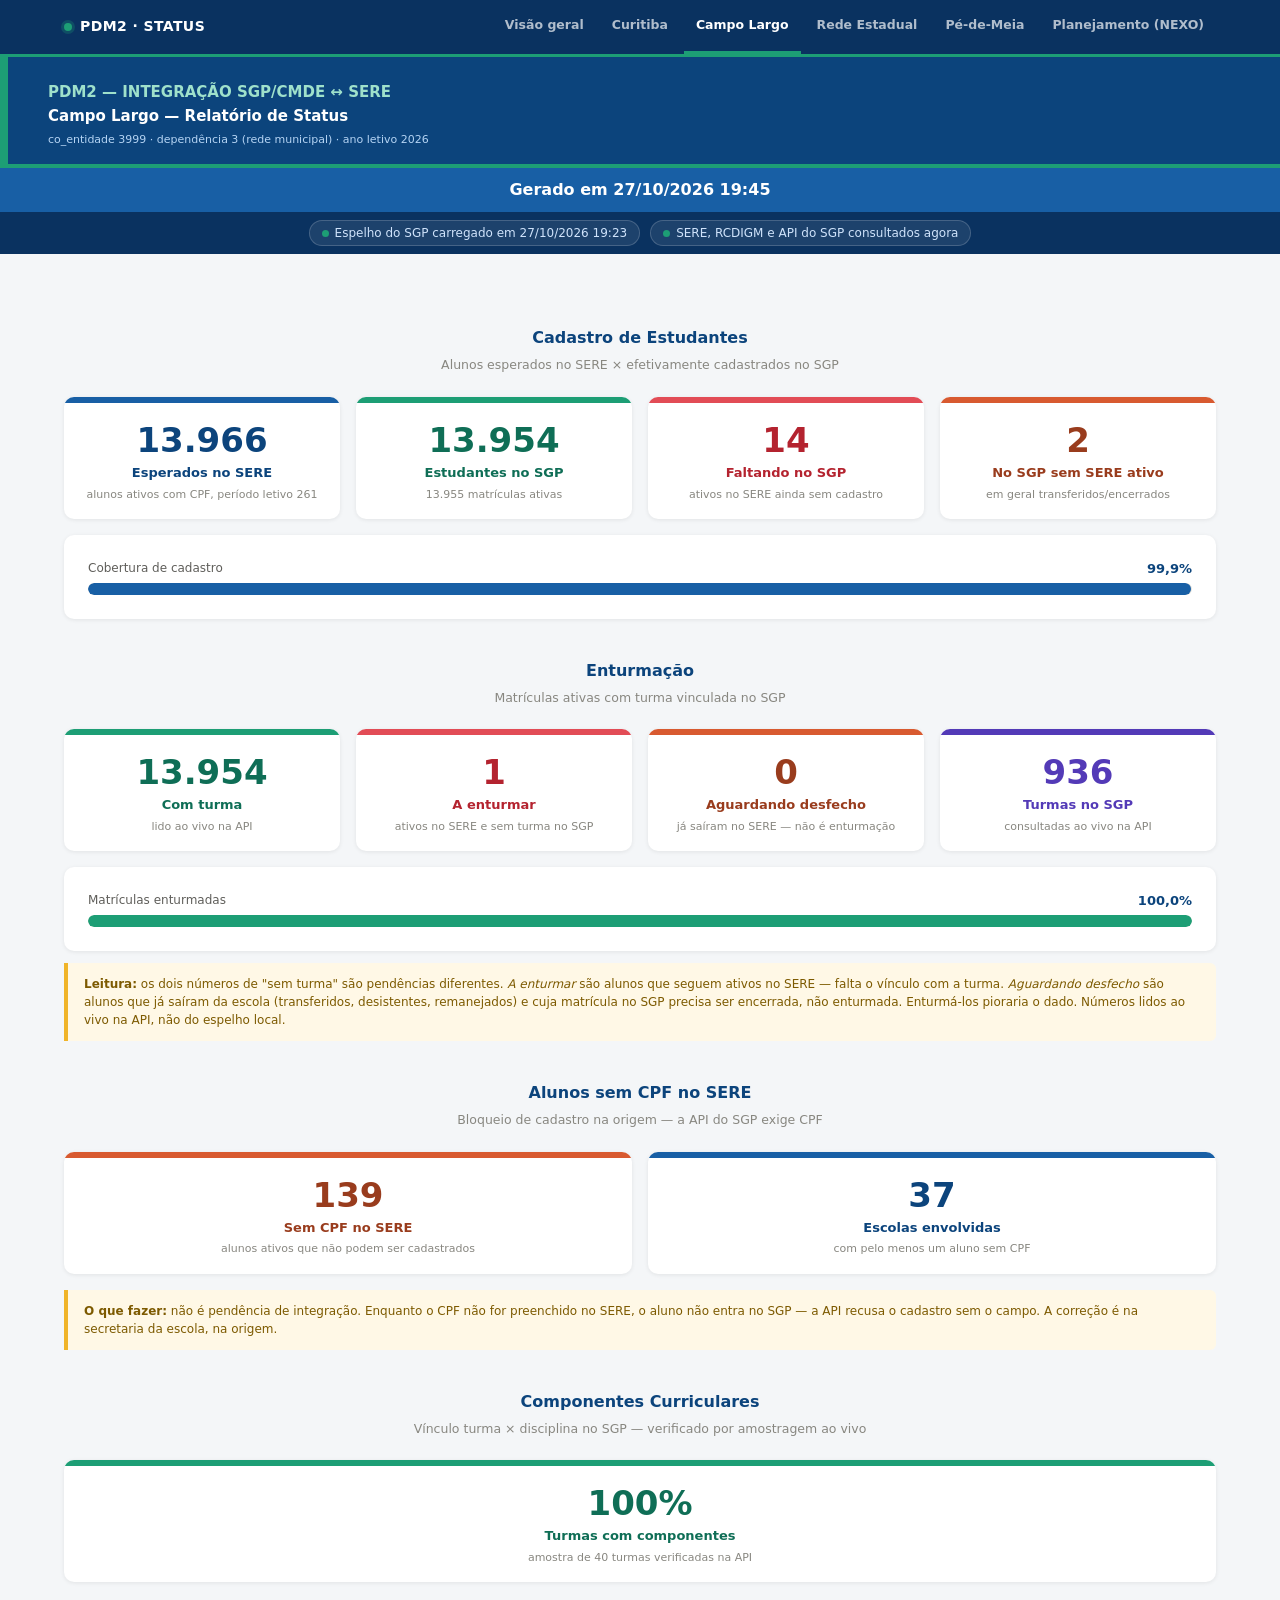
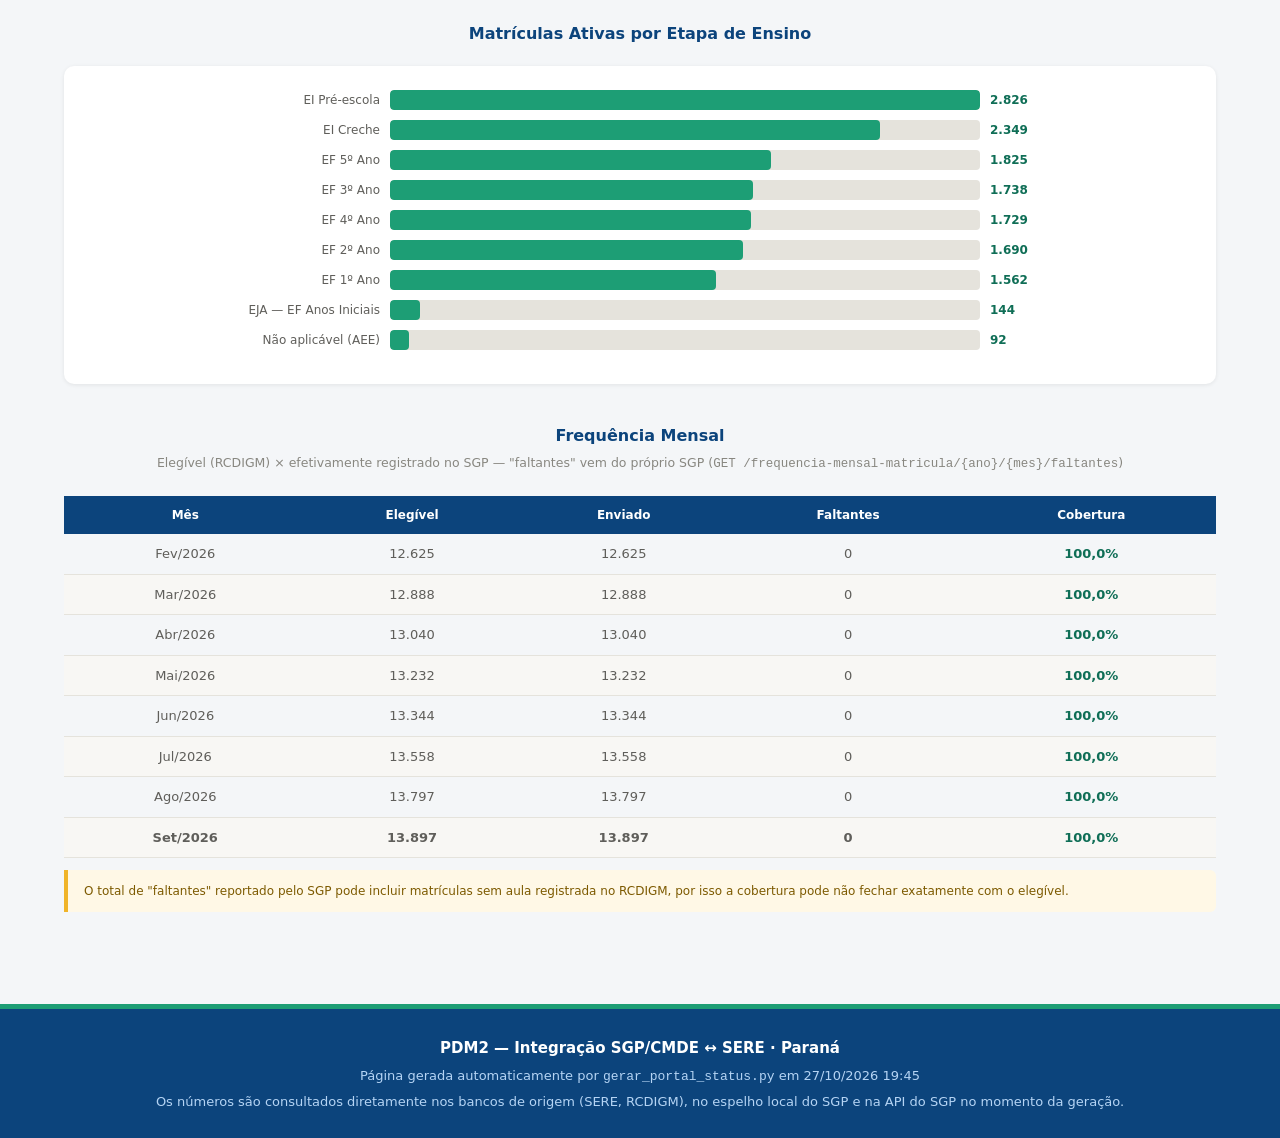
==== commit 5f78ec1d: "Atualiza portal de status (27/10/2026 19:45)" ====
--- a/campolargo.html
+++ b/campolargo.html
@@ -18,10 +18,10 @@
     <h2>Campo Largo — Relatório de Status</h2>
     <p>co_entidade 3999 · dependência 3 (rede municipal) · ano letivo 2026</p>
   </div></div>
-  <div class="header-bottom">Gerado em 27/10/2026 13:06</div>
+  <div class="header-bottom">Gerado em 27/10/2026 19:45</div>
 </div>
 <div class="fresh-bar">
-  <span class="fresh-pill"><span class="lv"></span>Espelho do SGP carregado em 27/10/2026 12:42</span>
+  <span class="fresh-pill"><span class="lv"></span>Espelho do SGP carregado em 27/10/2026 19:23</span>
   <span class="fresh-pill"><span class="lv"></span>SERE, RCDIGM e API do SGP consultados agora</span>
 </div>
 <div class="container">
@@ -50,7 +50,7 @@
 </div>
 <div class="footer">
   <h3>PDM2 — Integração SGP/CMDE ↔ SERE · Paraná</h3>
-  <p>Página gerada automaticamente por <code>gerar_portal_status.py</code> em 27/10/2026 13:06</p>
+  <p>Página gerada automaticamente por <code>gerar_portal_status.py</code> em 27/10/2026 19:45</p>
   <p>Os números são consultados diretamente nos bancos de origem (SERE, RCDIGM), no espelho local do SGP e na API do SGP no momento da geração.</p>
 </div>
 </body></html>
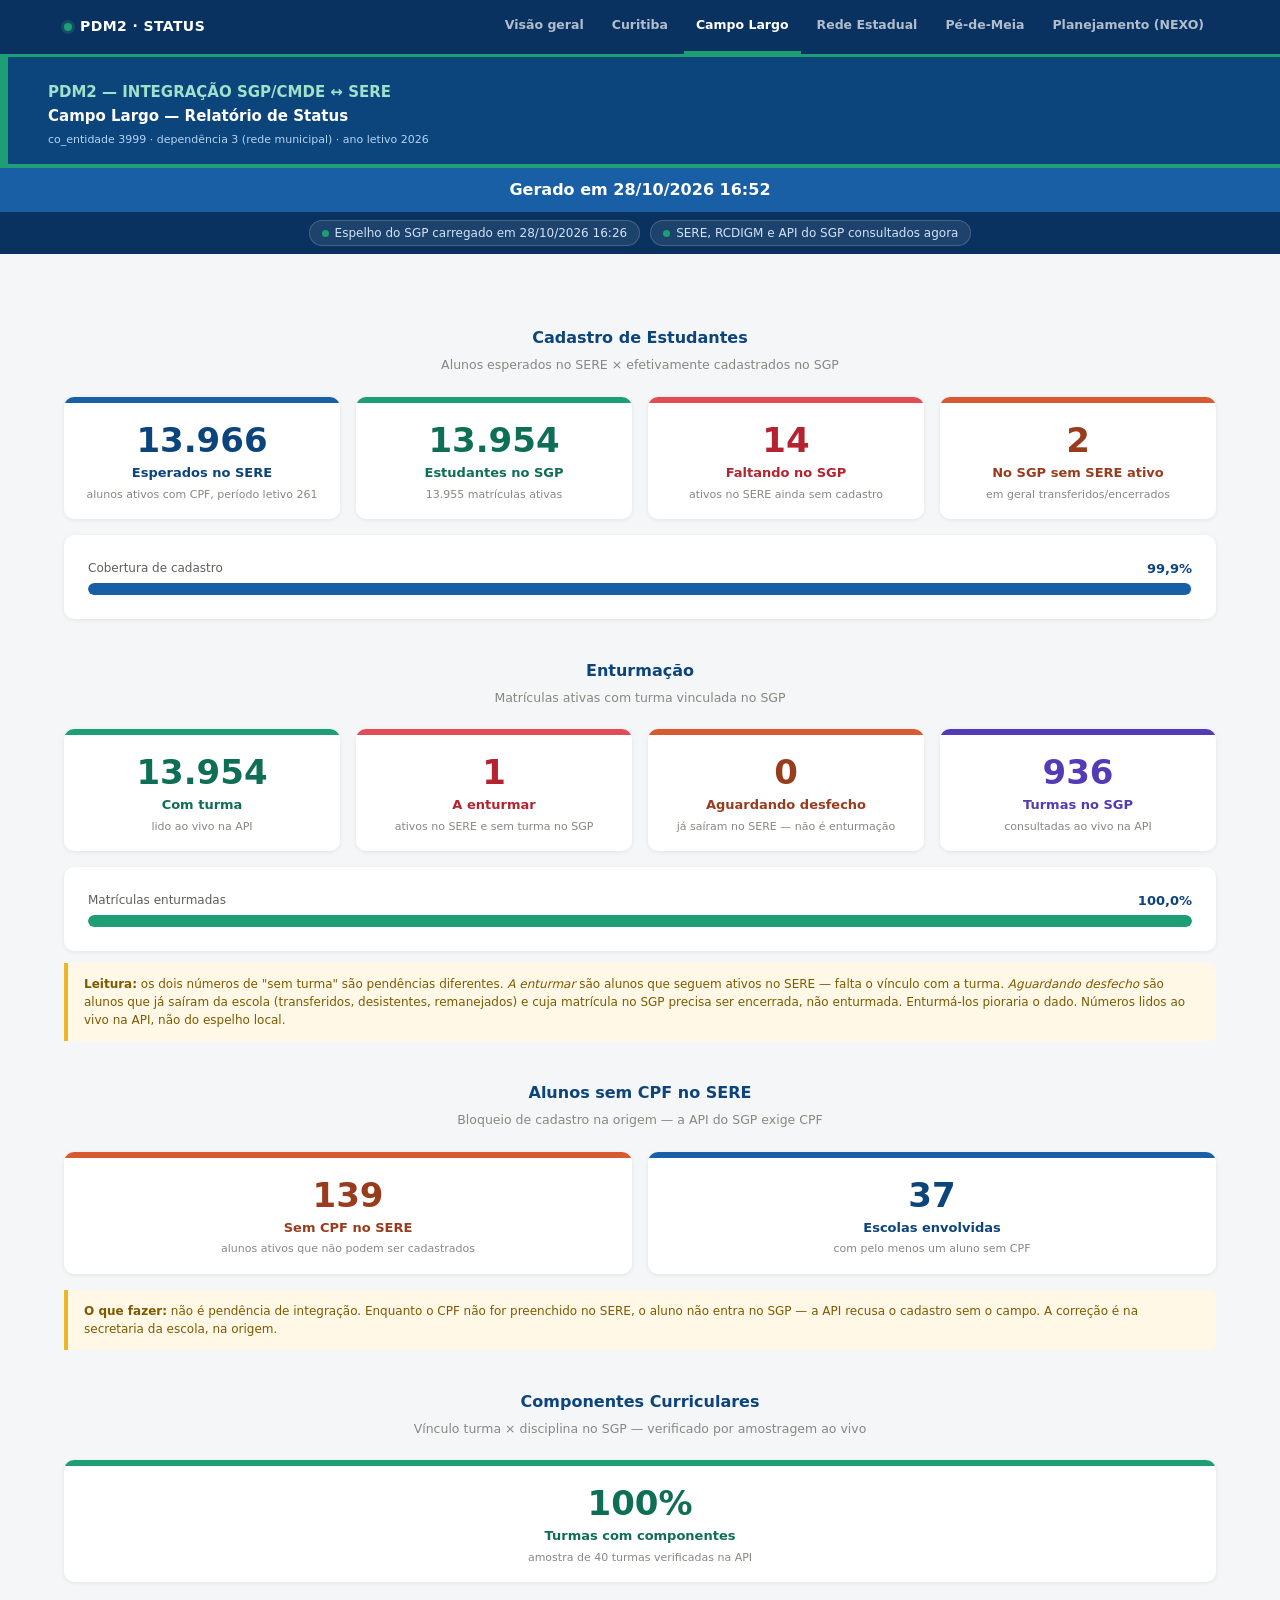
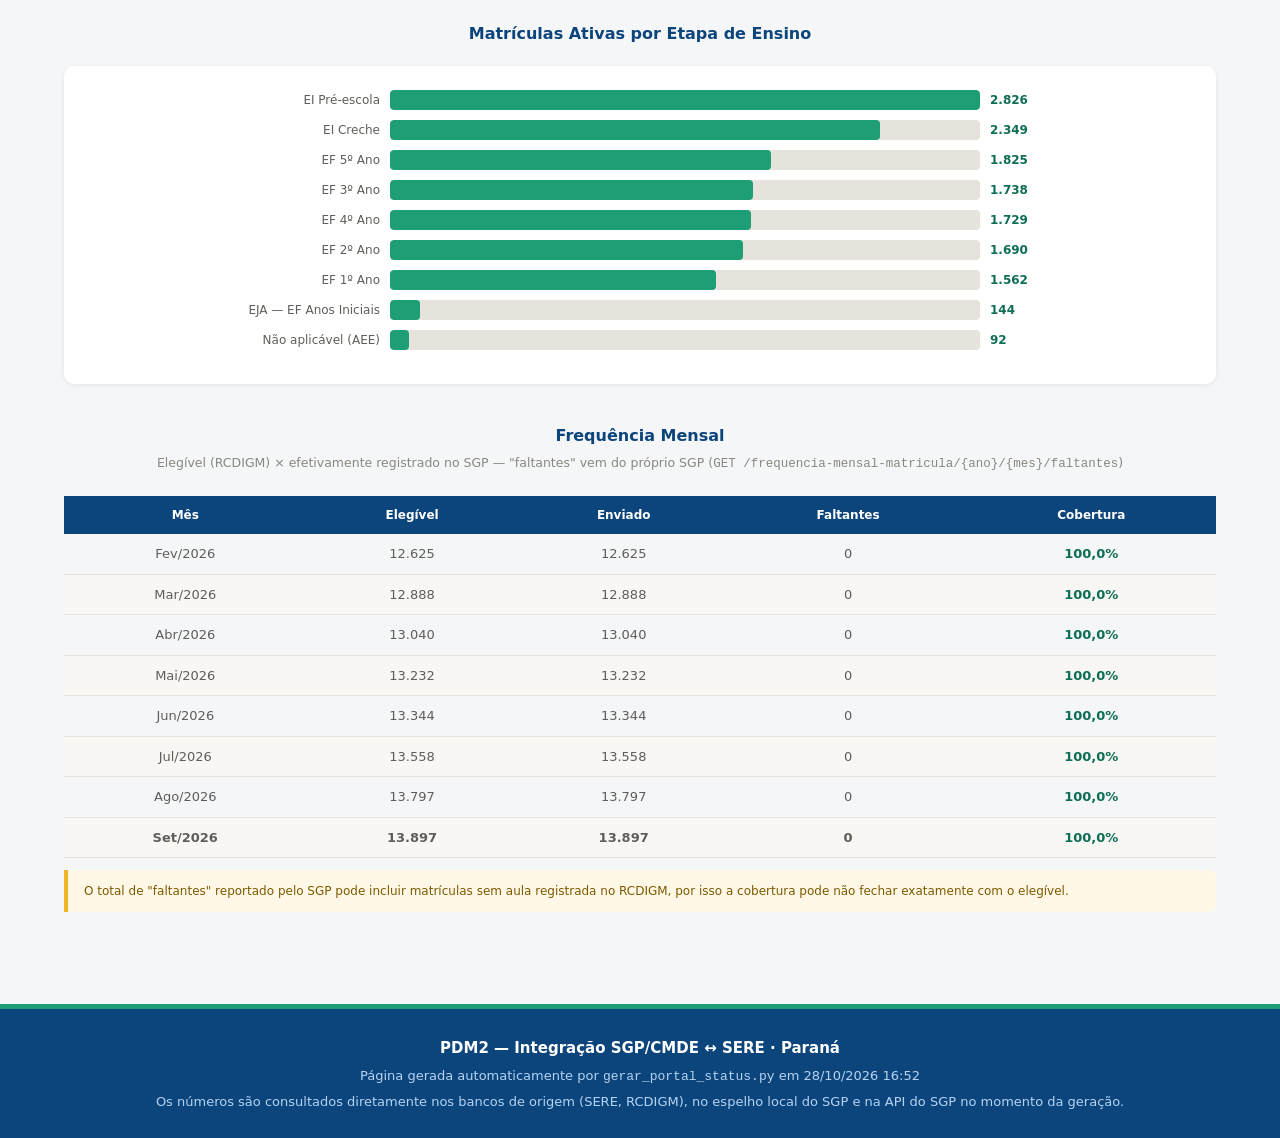
==== commit 50e63637: "Atualiza portal de status (28/10/2026 16:52)" ====
--- a/campolargo.html
+++ b/campolargo.html
@@ -18,10 +18,10 @@
     <h2>Campo Largo — Relatório de Status</h2>
     <p>co_entidade 3999 · dependência 3 (rede municipal) · ano letivo 2026</p>
   </div></div>
-  <div class="header-bottom">Gerado em 27/10/2026 19:45</div>
+  <div class="header-bottom">Gerado em 28/10/2026 16:52</div>
 </div>
 <div class="fresh-bar">
-  <span class="fresh-pill"><span class="lv"></span>Espelho do SGP carregado em 27/10/2026 19:23</span>
+  <span class="fresh-pill"><span class="lv"></span>Espelho do SGP carregado em 28/10/2026 16:26</span>
   <span class="fresh-pill"><span class="lv"></span>SERE, RCDIGM e API do SGP consultados agora</span>
 </div>
 <div class="container">
@@ -50,7 +50,7 @@
 </div>
 <div class="footer">
   <h3>PDM2 — Integração SGP/CMDE ↔ SERE · Paraná</h3>
-  <p>Página gerada automaticamente por <code>gerar_portal_status.py</code> em 27/10/2026 19:45</p>
+  <p>Página gerada automaticamente por <code>gerar_portal_status.py</code> em 28/10/2026 16:52</p>
   <p>Os números são consultados diretamente nos bancos de origem (SERE, RCDIGM), no espelho local do SGP e na API do SGP no momento da geração.</p>
 </div>
 </body></html>
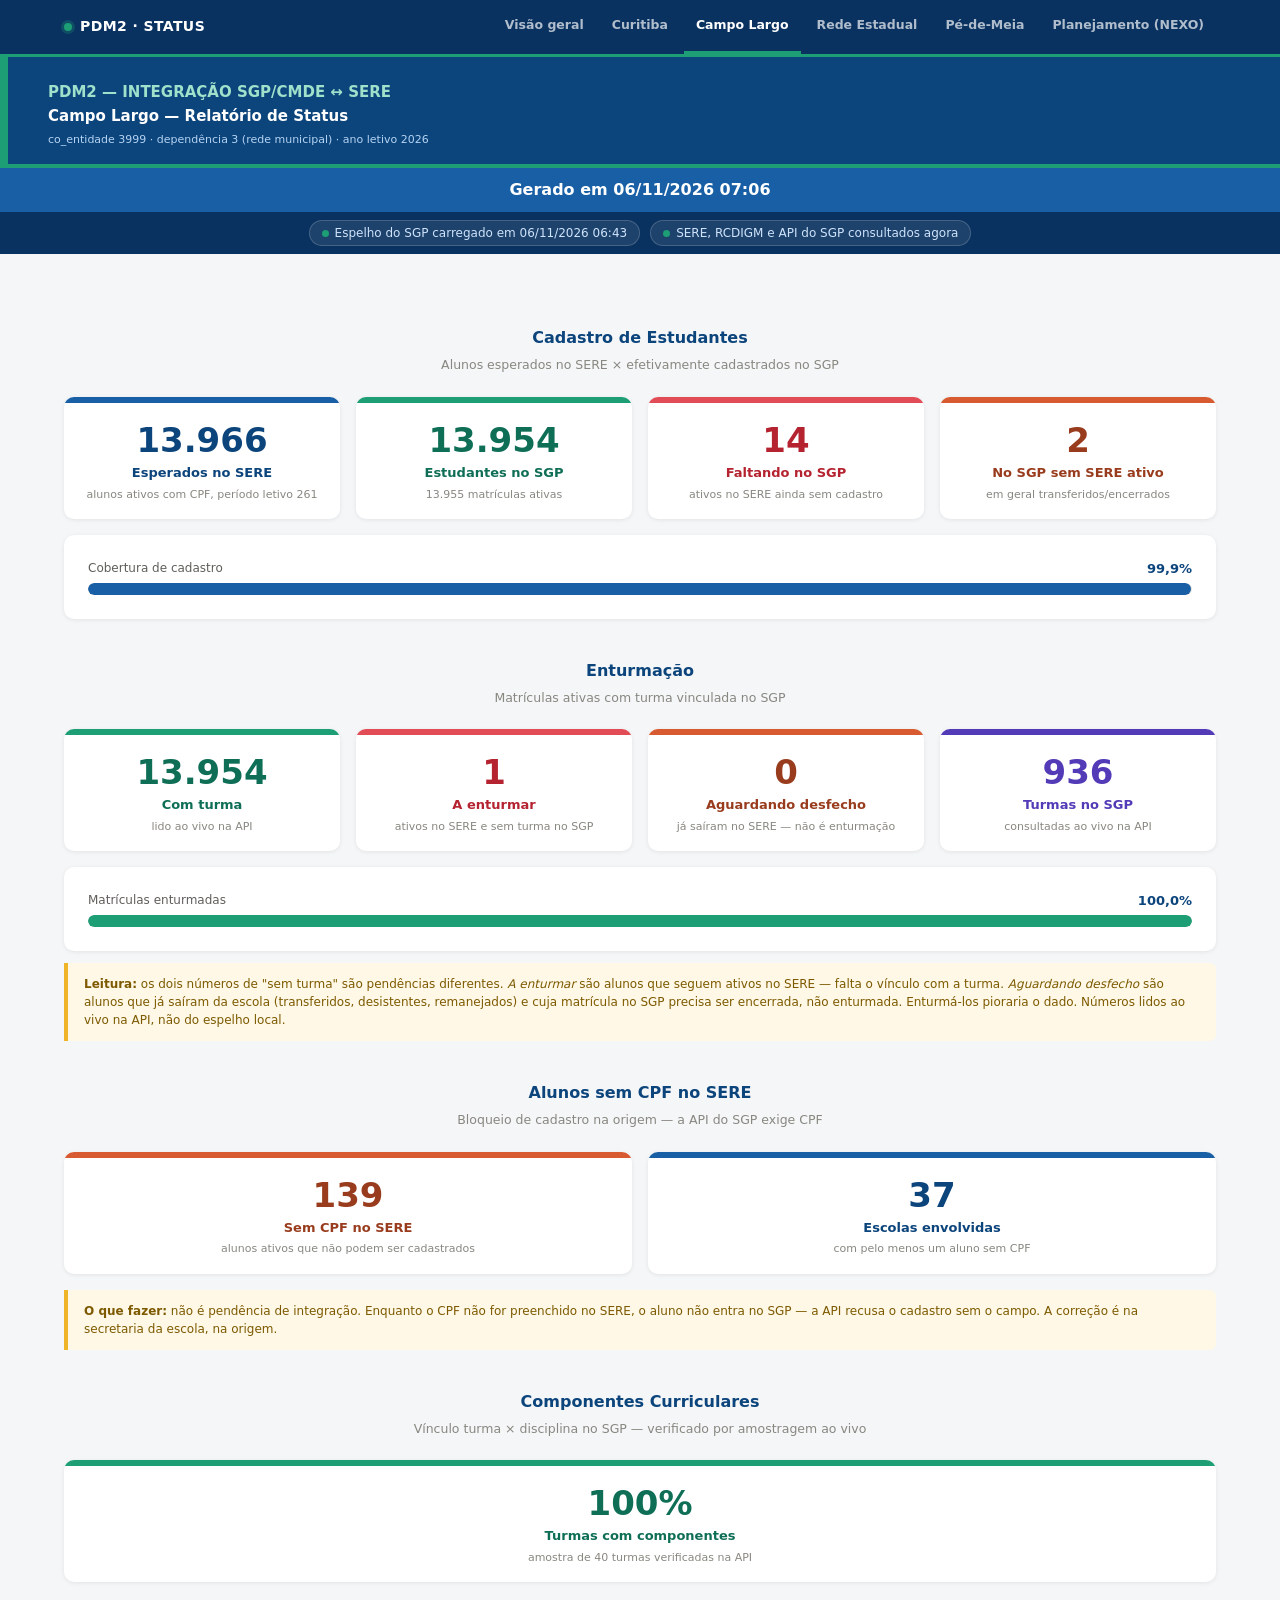
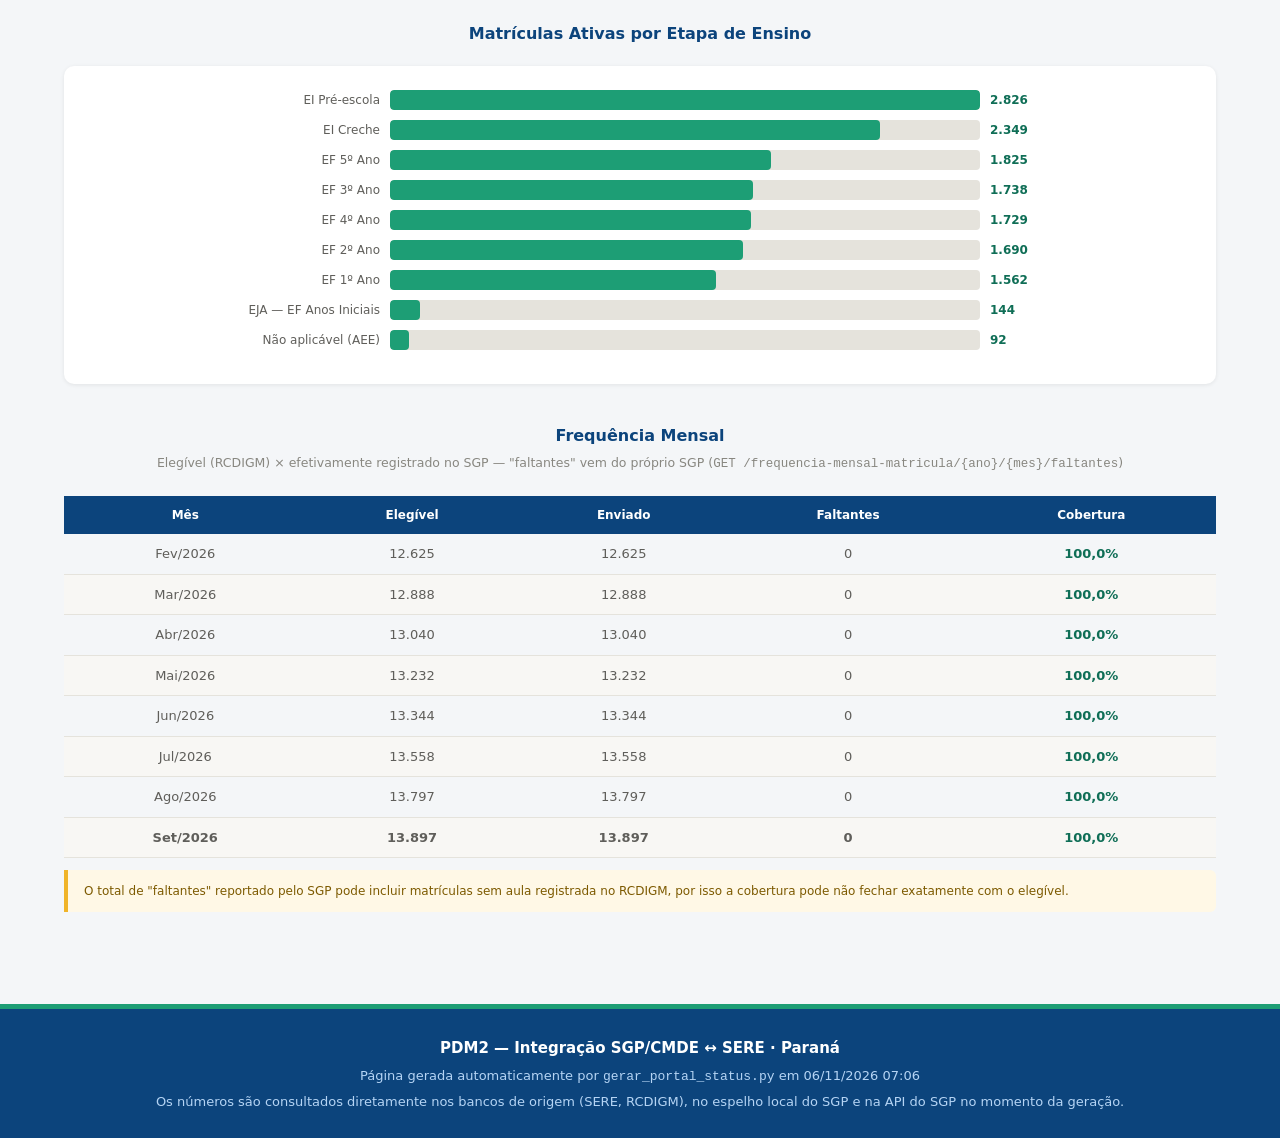
==== commit 5697a4c8: "Atualiza portal de status (06/11/2026 07:06)" ====
--- a/campolargo.html
+++ b/campolargo.html
@@ -18,10 +18,10 @@
     <h2>Campo Largo — Relatório de Status</h2>
     <p>co_entidade 3999 · dependência 3 (rede municipal) · ano letivo 2026</p>
   </div></div>
-  <div class="header-bottom">Gerado em 28/10/2026 16:52</div>
+  <div class="header-bottom">Gerado em 06/11/2026 07:06</div>
 </div>
 <div class="fresh-bar">
-  <span class="fresh-pill"><span class="lv"></span>Espelho do SGP carregado em 28/10/2026 16:26</span>
+  <span class="fresh-pill"><span class="lv"></span>Espelho do SGP carregado em 06/11/2026 06:43</span>
   <span class="fresh-pill"><span class="lv"></span>SERE, RCDIGM e API do SGP consultados agora</span>
 </div>
 <div class="container">
@@ -50,7 +50,7 @@
 </div>
 <div class="footer">
   <h3>PDM2 — Integração SGP/CMDE ↔ SERE · Paraná</h3>
-  <p>Página gerada automaticamente por <code>gerar_portal_status.py</code> em 28/10/2026 16:52</p>
+  <p>Página gerada automaticamente por <code>gerar_portal_status.py</code> em 06/11/2026 07:06</p>
   <p>Os números são consultados diretamente nos bancos de origem (SERE, RCDIGM), no espelho local do SGP e na API do SGP no momento da geração.</p>
 </div>
 </body></html>
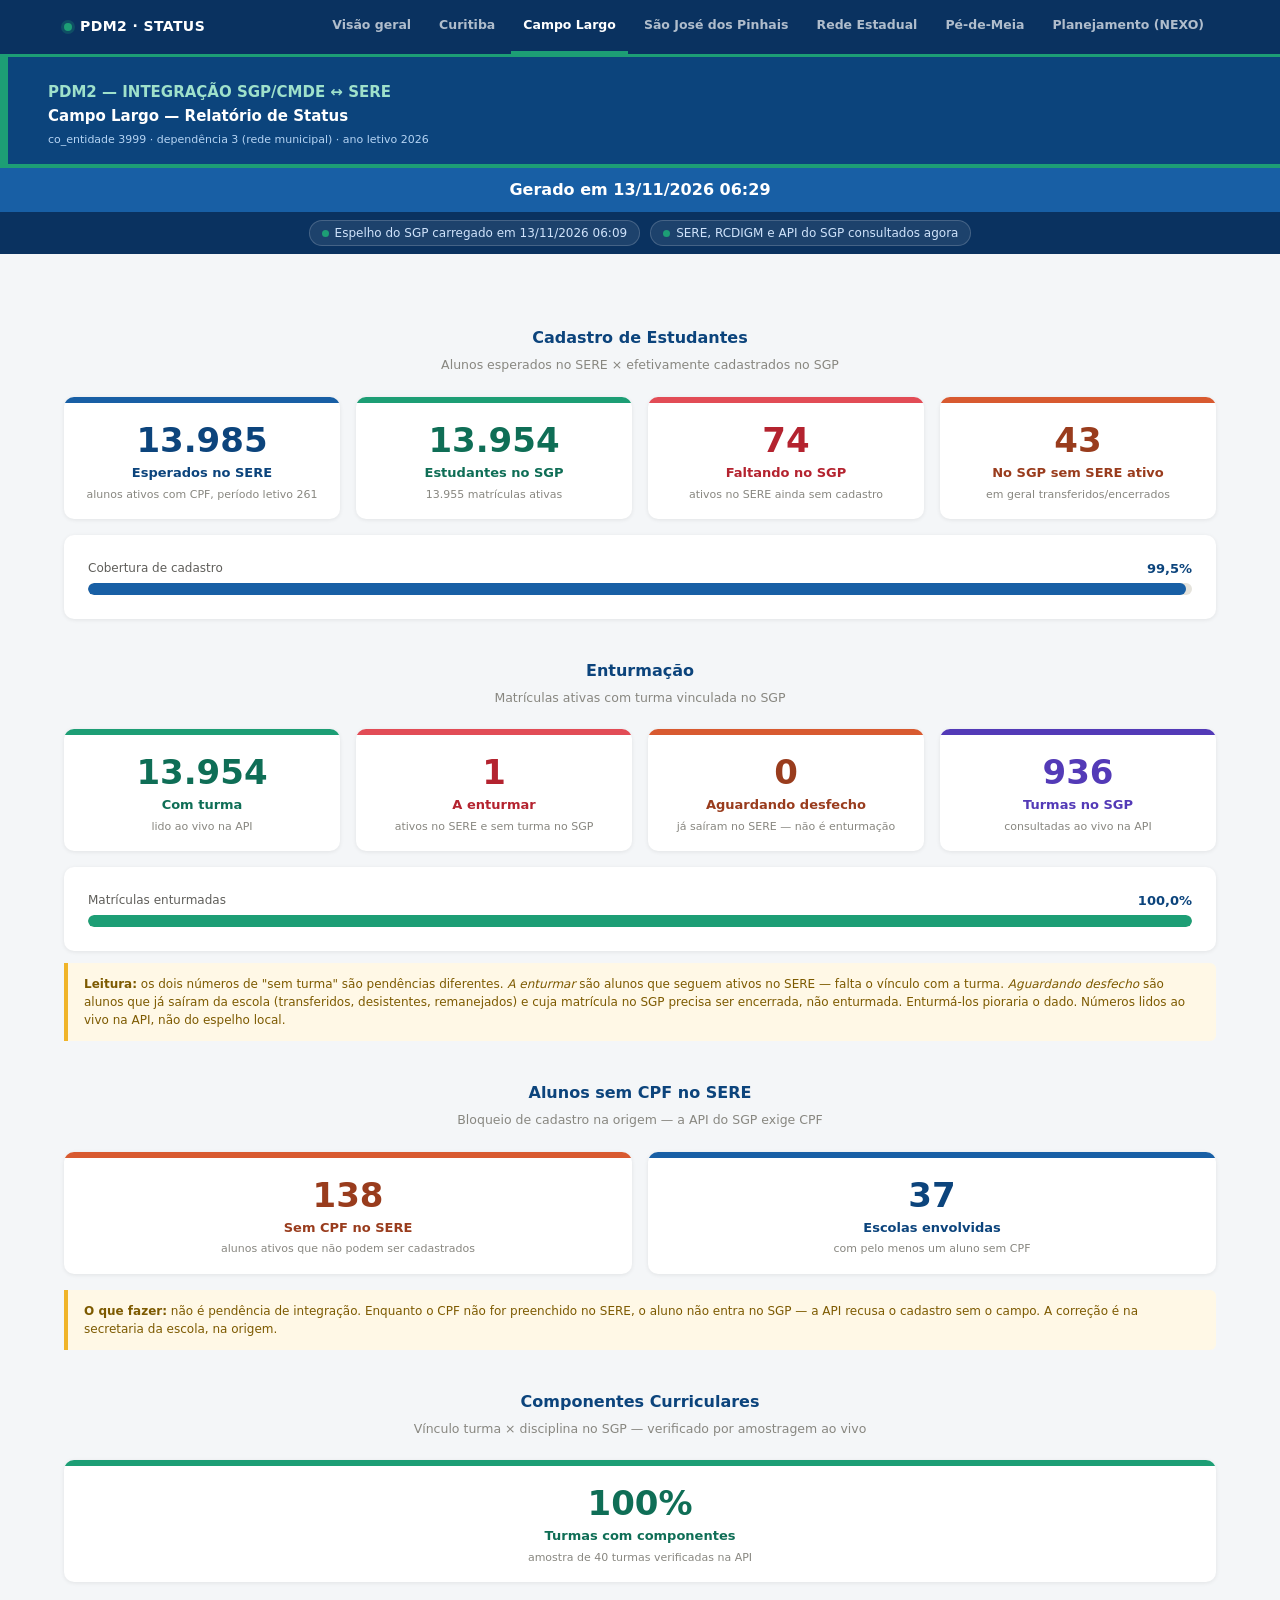
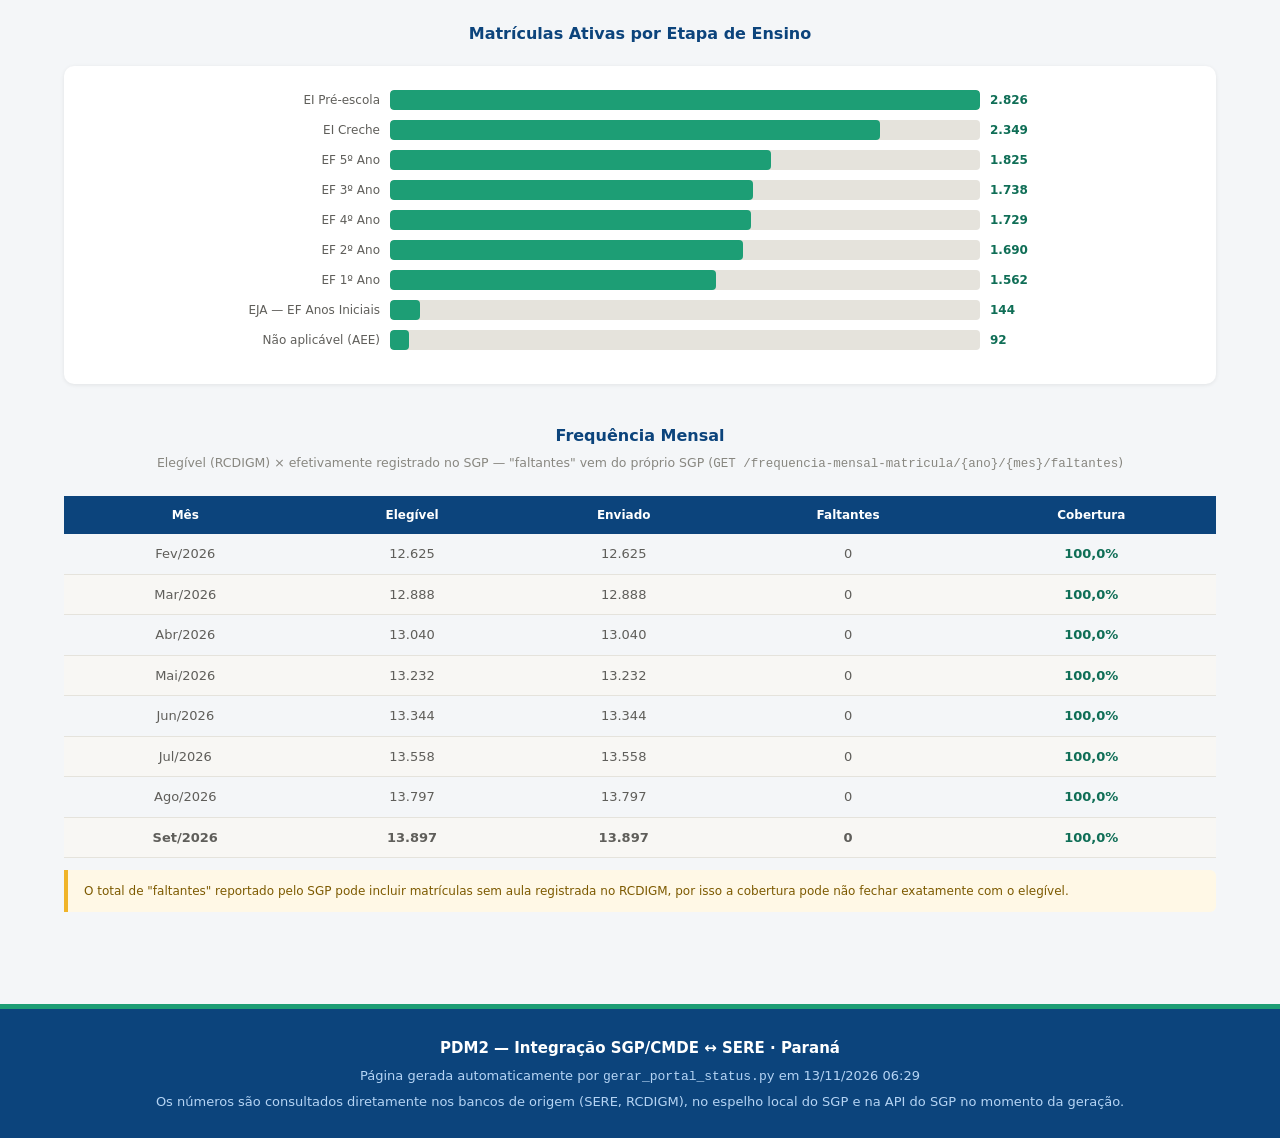
==== commit 5f0efe22: "Atualiza portal de status (13/11/2026 06:29)" ====
--- a/campolargo.html
+++ b/campolargo.html
@@ -9,7 +9,7 @@
 <body>
 <div class="topnav"><div class="topnav-inner">
   <a href="status.html" class="topnav-brand"><span class="dot"></span>PDM2 · STATUS</a>
-  <div class="topnav-links"><a href="status.html">Visão geral</a><a href="curitiba.html">Curitiba</a><a href="campolargo.html" class="active">Campo Largo</a><a href="estadual.html">Rede Estadual</a><a href="pedemeia.html">Pé-de-Meia</a><a href="index.html">Planejamento (NEXO)</a></div>
+  <div class="topnav-links"><a href="status.html">Visão geral</a><a href="curitiba.html">Curitiba</a><a href="campolargo.html" class="active">Campo Largo</a><a href="saojosedospinhais.html">São José dos Pinhais</a><a href="estadual.html">Rede Estadual</a><a href="pedemeia.html">Pé-de-Meia</a><a href="index.html">Planejamento (NEXO)</a></div>
 </div></div>
 
 <div class="header">
@@ -18,22 +18,22 @@
     <h2>Campo Largo — Relatório de Status</h2>
     <p>co_entidade 3999 · dependência 3 (rede municipal) · ano letivo 2026</p>
   </div></div>
-  <div class="header-bottom">Gerado em 06/11/2026 07:06</div>
+  <div class="header-bottom">Gerado em 13/11/2026 06:29</div>
 </div>
 <div class="fresh-bar">
-  <span class="fresh-pill"><span class="lv"></span>Espelho do SGP carregado em 06/11/2026 06:43</span>
+  <span class="fresh-pill"><span class="lv"></span>Espelho do SGP carregado em 13/11/2026 06:09</span>
   <span class="fresh-pill"><span class="lv"></span>SERE, RCDIGM e API do SGP consultados agora</span>
 </div>
 <div class="container">
   <div class="section-title">Cadastro de Estudantes</div>
   <div class="section-sub">Alunos esperados no SERE × efetivamente cadastrados no SGP</div>
-<div class="cards-4" style="display:grid;gap:16px;margin-bottom:16px;grid-template-columns:repeat(4,1fr)"><div class="card c-azul"><div class="card-bar"></div><div class="card-body"><div class="card-num">13.966</div><div class="card-label">Esperados no SERE</div><div class="card-sub">alunos ativos com CPF, período letivo 261</div></div></div><div class="card c-verde"><div class="card-bar"></div><div class="card-body"><div class="card-num">13.954</div><div class="card-label">Estudantes no SGP</div><div class="card-sub">13.955 matrículas ativas</div></div></div><div class="card c-vermelho"><div class="card-bar"></div><div class="card-body"><div class="card-num">14</div><div class="card-label">Faltando no SGP</div><div class="card-sub">ativos no SERE ainda sem cadastro</div></div></div><div class="card c-laranja"><div class="card-bar"></div><div class="card-body"><div class="card-num">2</div><div class="card-label">No SGP sem SERE ativo</div><div class="card-sub">em geral transferidos/encerrados</div></div></div></div><div class="chart-box" style="margin-top:8px"><div class="meter"><div class="meter-head"><span>Cobertura de cadastro</span><b>99,9%</b></div><div class="meter-track"><div class="meter-fill" style="width:99.9%;background:var(--azul2)"></div></div></div></div>
+<div class="cards-4" style="display:grid;gap:16px;margin-bottom:16px;grid-template-columns:repeat(4,1fr)"><div class="card c-azul"><div class="card-bar"></div><div class="card-body"><div class="card-num">13.985</div><div class="card-label">Esperados no SERE</div><div class="card-sub">alunos ativos com CPF, período letivo 261</div></div></div><div class="card c-verde"><div class="card-bar"></div><div class="card-body"><div class="card-num">13.954</div><div class="card-label">Estudantes no SGP</div><div class="card-sub">13.955 matrículas ativas</div></div></div><div class="card c-vermelho"><div class="card-bar"></div><div class="card-body"><div class="card-num">74</div><div class="card-label">Faltando no SGP</div><div class="card-sub">ativos no SERE ainda sem cadastro</div></div></div><div class="card c-laranja"><div class="card-bar"></div><div class="card-body"><div class="card-num">43</div><div class="card-label">No SGP sem SERE ativo</div><div class="card-sub">em geral transferidos/encerrados</div></div></div></div><div class="chart-box" style="margin-top:8px"><div class="meter"><div class="meter-head"><span>Cobertura de cadastro</span><b>99,5%</b></div><div class="meter-track"><div class="meter-fill" style="width:99.5%;background:var(--azul2)"></div></div></div></div>
   <div class="section-title">Enturmação</div>
   <div class="section-sub">Matrículas ativas com turma vinculada no SGP</div>
 <div class="cards-4" style="display:grid;gap:16px;margin-bottom:16px;grid-template-columns:repeat(4,1fr)"><div class="card c-verde"><div class="card-bar"></div><div class="card-body"><div class="card-num">13.954</div><div class="card-label">Com turma</div><div class="card-sub">lido ao vivo na API</div></div></div><div class="card c-vermelho"><div class="card-bar"></div><div class="card-body"><div class="card-num">1</div><div class="card-label">A enturmar</div><div class="card-sub">ativos no SERE e sem turma no SGP</div></div></div><div class="card c-laranja"><div class="card-bar"></div><div class="card-body"><div class="card-num">0</div><div class="card-label">Aguardando desfecho</div><div class="card-sub">já saíram no SERE — não é enturmação</div></div></div><div class="card c-roxo"><div class="card-bar"></div><div class="card-body"><div class="card-num">936</div><div class="card-label">Turmas no SGP</div><div class="card-sub">consultadas ao vivo na API</div></div></div></div><div class="chart-box" style="margin-top:8px"><div class="meter"><div class="meter-head"><span>Matrículas enturmadas</span><b>100,0%</b></div><div class="meter-track"><div class="meter-fill" style="width:100.0%;background:var(--verde2)"></div></div></div></div><div class="nota"><strong>Leitura:</strong> os dois números de "sem turma" são pendências diferentes. <em>A enturmar</em> são alunos que seguem ativos no SERE — falta o vínculo com a turma. <em>Aguardando desfecho</em> são alunos que já saíram da escola (transferidos, desistentes, remanejados) e cuja matrícula no SGP precisa ser encerrada, não enturmada. Enturmá-los pioraria o dado. Números lidos ao vivo na API, não do espelho local.</div>
   <div class="section-title">Alunos sem CPF no SERE</div>
   <div class="section-sub">Bloqueio de cadastro na origem — a API do SGP exige CPF</div>
-<div class="cards-2" style="display:grid;gap:16px;margin-bottom:16px;grid-template-columns:repeat(2,1fr)"><div class="card c-laranja"><div class="card-bar"></div><div class="card-body"><div class="card-num">139</div><div class="card-label">Sem CPF no SERE</div><div class="card-sub">alunos ativos que não podem ser cadastrados</div></div></div><div class="card c-azul"><div class="card-bar"></div><div class="card-body"><div class="card-num">37</div><div class="card-label">Escolas envolvidas</div><div class="card-sub">com pelo menos um aluno sem CPF</div></div></div></div><div class="nota"><strong>O que fazer:</strong> não é pendência de integração. Enquanto o CPF não for preenchido no SERE, o aluno não entra no SGP — a API recusa o cadastro sem o campo. A correção é na secretaria da escola, na origem.</div>
+<div class="cards-2" style="display:grid;gap:16px;margin-bottom:16px;grid-template-columns:repeat(2,1fr)"><div class="card c-laranja"><div class="card-bar"></div><div class="card-body"><div class="card-num">138</div><div class="card-label">Sem CPF no SERE</div><div class="card-sub">alunos ativos que não podem ser cadastrados</div></div></div><div class="card c-azul"><div class="card-bar"></div><div class="card-body"><div class="card-num">37</div><div class="card-label">Escolas envolvidas</div><div class="card-sub">com pelo menos um aluno sem CPF</div></div></div></div><div class="nota"><strong>O que fazer:</strong> não é pendência de integração. Enquanto o CPF não for preenchido no SERE, o aluno não entra no SGP — a API recusa o cadastro sem o campo. A correção é na secretaria da escola, na origem.</div>
   <div class="section-title">Componentes Curriculares</div>
   <div class="section-sub">Vínculo turma × disciplina no SGP — verificado por amostragem ao vivo</div>
 <div class="cards-1" style="display:grid;gap:16px;margin-bottom:16px;grid-template-columns:repeat(1,1fr)"><div class="card c-verde"><div class="card-bar"></div><div class="card-body"><div class="card-num">100%</div><div class="card-label">Turmas com componentes</div><div class="card-sub">amostra de 40 turmas verificadas na API</div></div></div></div>
@@ -50,7 +50,7 @@
 </div>
 <div class="footer">
   <h3>PDM2 — Integração SGP/CMDE ↔ SERE · Paraná</h3>
-  <p>Página gerada automaticamente por <code>gerar_portal_status.py</code> em 06/11/2026 07:06</p>
+  <p>Página gerada automaticamente por <code>gerar_portal_status.py</code> em 13/11/2026 06:29</p>
   <p>Os números são consultados diretamente nos bancos de origem (SERE, RCDIGM), no espelho local do SGP e na API do SGP no momento da geração.</p>
 </div>
 </body></html>
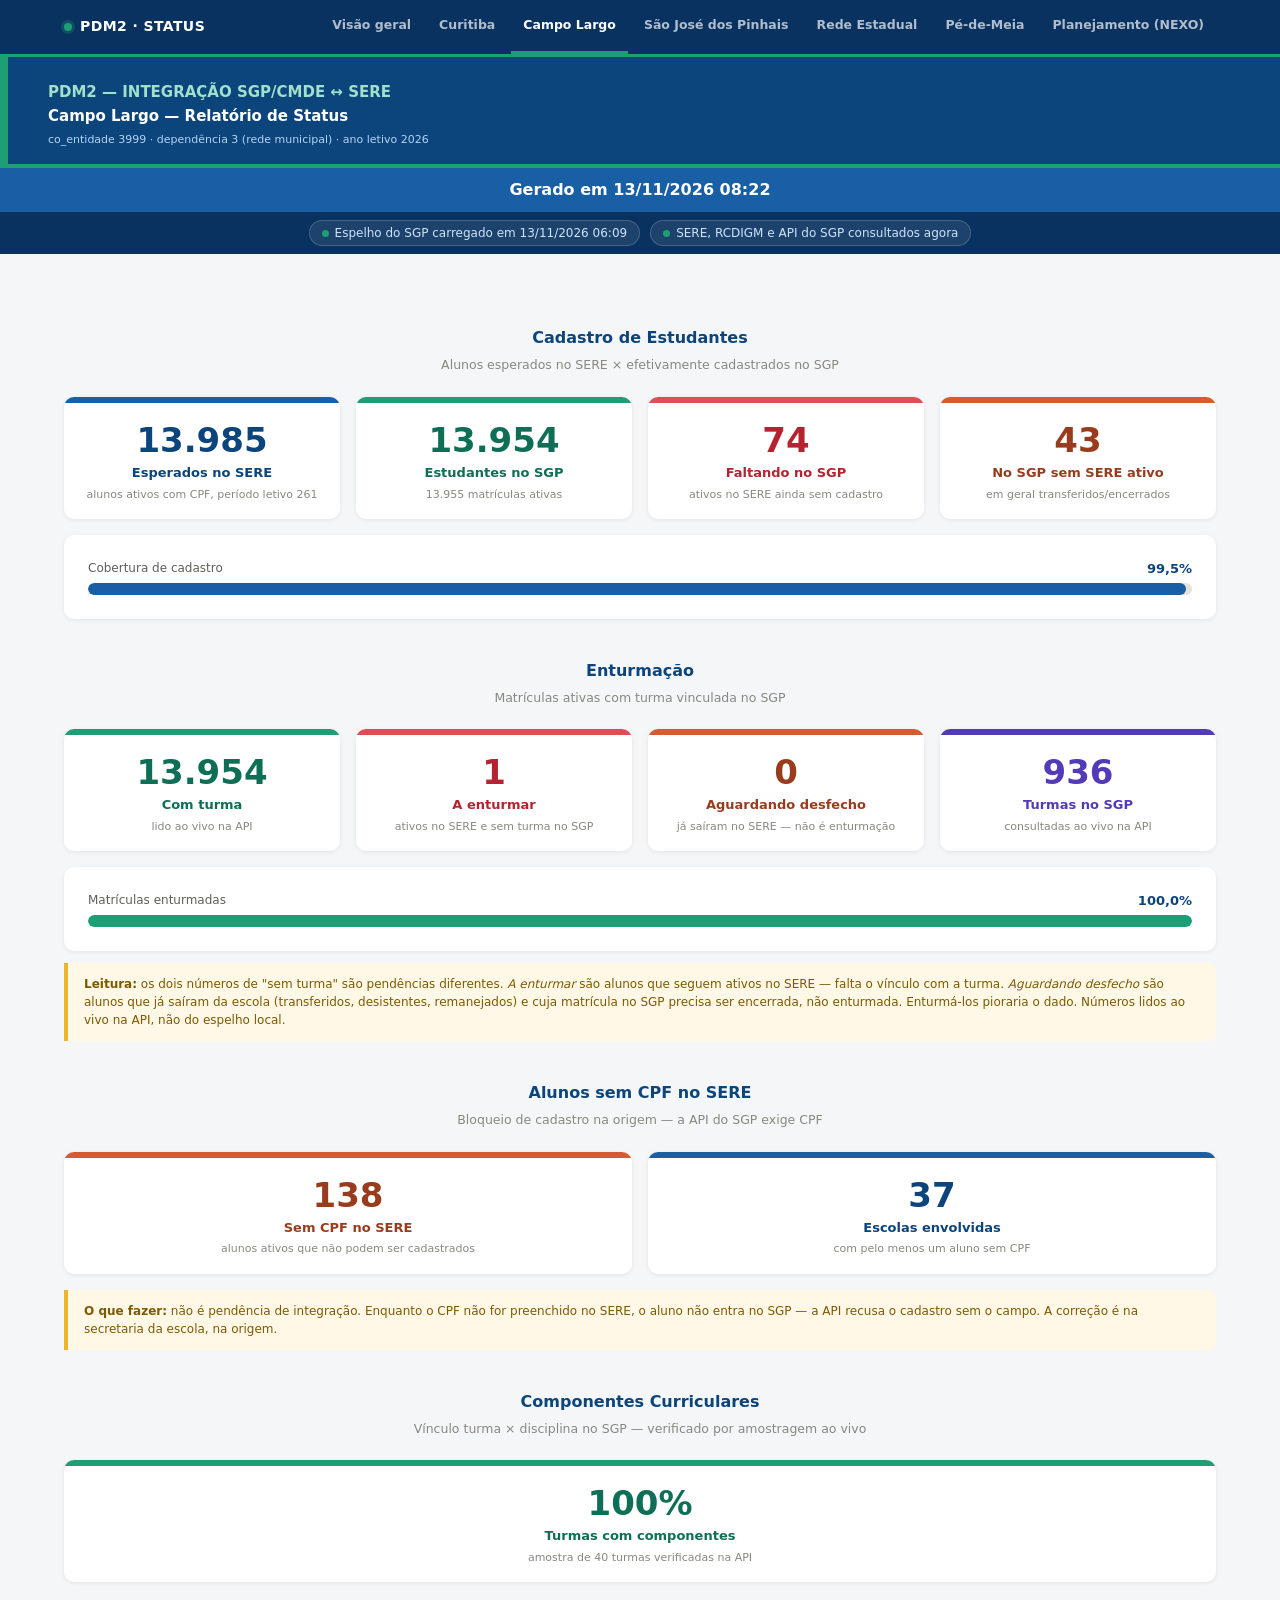
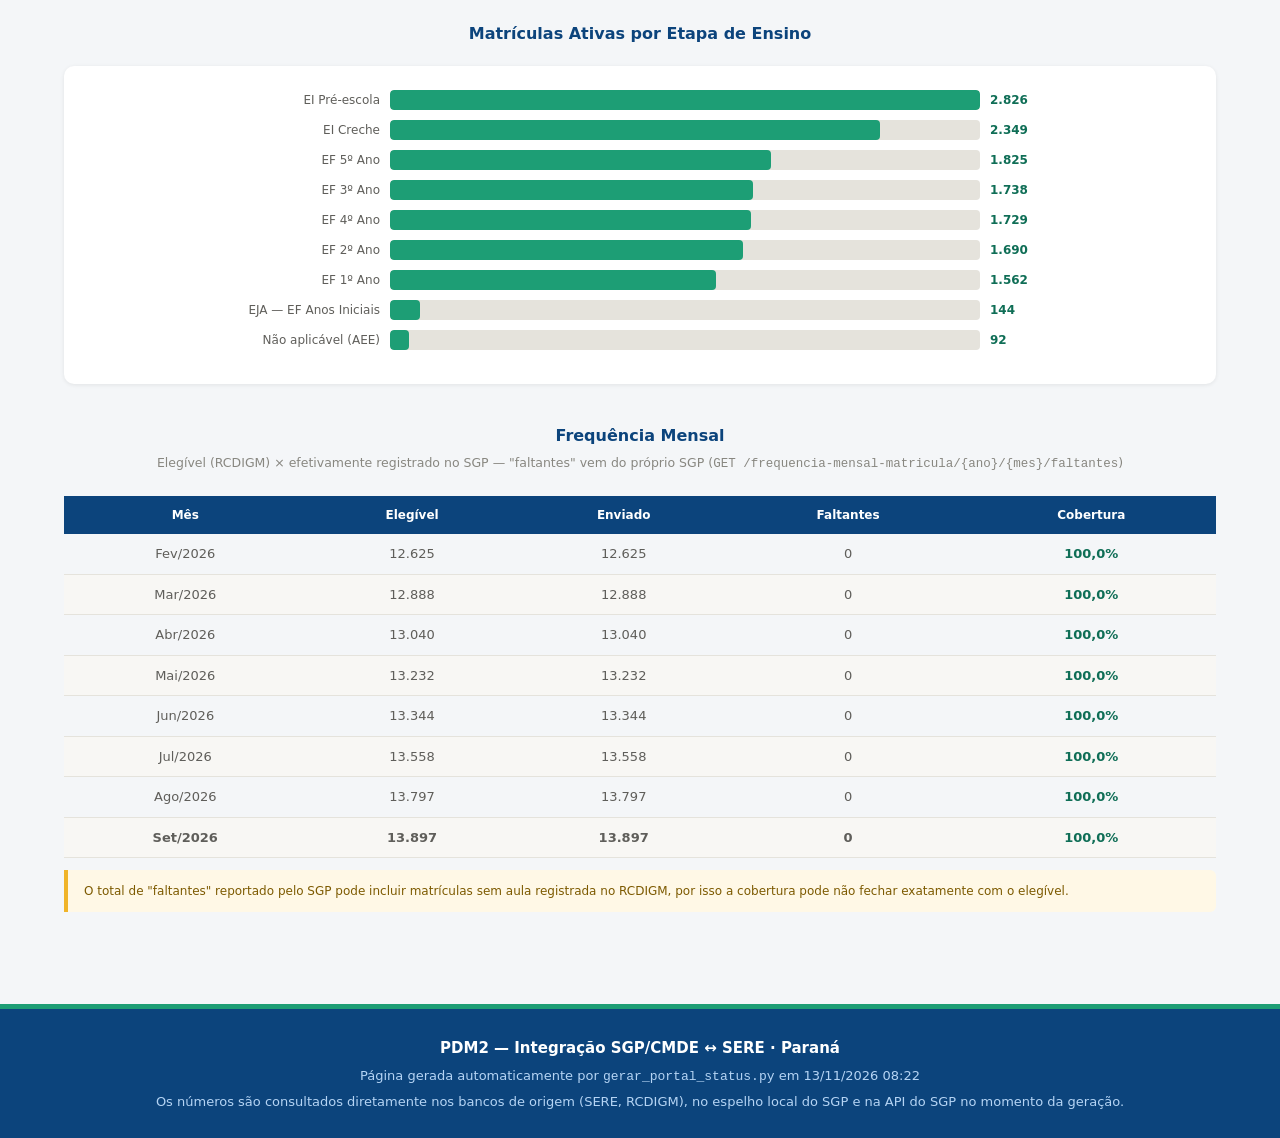
==== commit c8ec91eb: "Atualiza portal de status (13/11/2026 08:22)" ====
--- a/campolargo.html
+++ b/campolargo.html
@@ -18,7 +18,7 @@
     <h2>Campo Largo — Relatório de Status</h2>
     <p>co_entidade 3999 · dependência 3 (rede municipal) · ano letivo 2026</p>
   </div></div>
-  <div class="header-bottom">Gerado em 13/11/2026 06:29</div>
+  <div class="header-bottom">Gerado em 13/11/2026 08:22</div>
 </div>
 <div class="fresh-bar">
   <span class="fresh-pill"><span class="lv"></span>Espelho do SGP carregado em 13/11/2026 06:09</span>
@@ -50,7 +50,7 @@
 </div>
 <div class="footer">
   <h3>PDM2 — Integração SGP/CMDE ↔ SERE · Paraná</h3>
-  <p>Página gerada automaticamente por <code>gerar_portal_status.py</code> em 13/11/2026 06:29</p>
+  <p>Página gerada automaticamente por <code>gerar_portal_status.py</code> em 13/11/2026 08:22</p>
   <p>Os números são consultados diretamente nos bancos de origem (SERE, RCDIGM), no espelho local do SGP e na API do SGP no momento da geração.</p>
 </div>
 </body></html>
